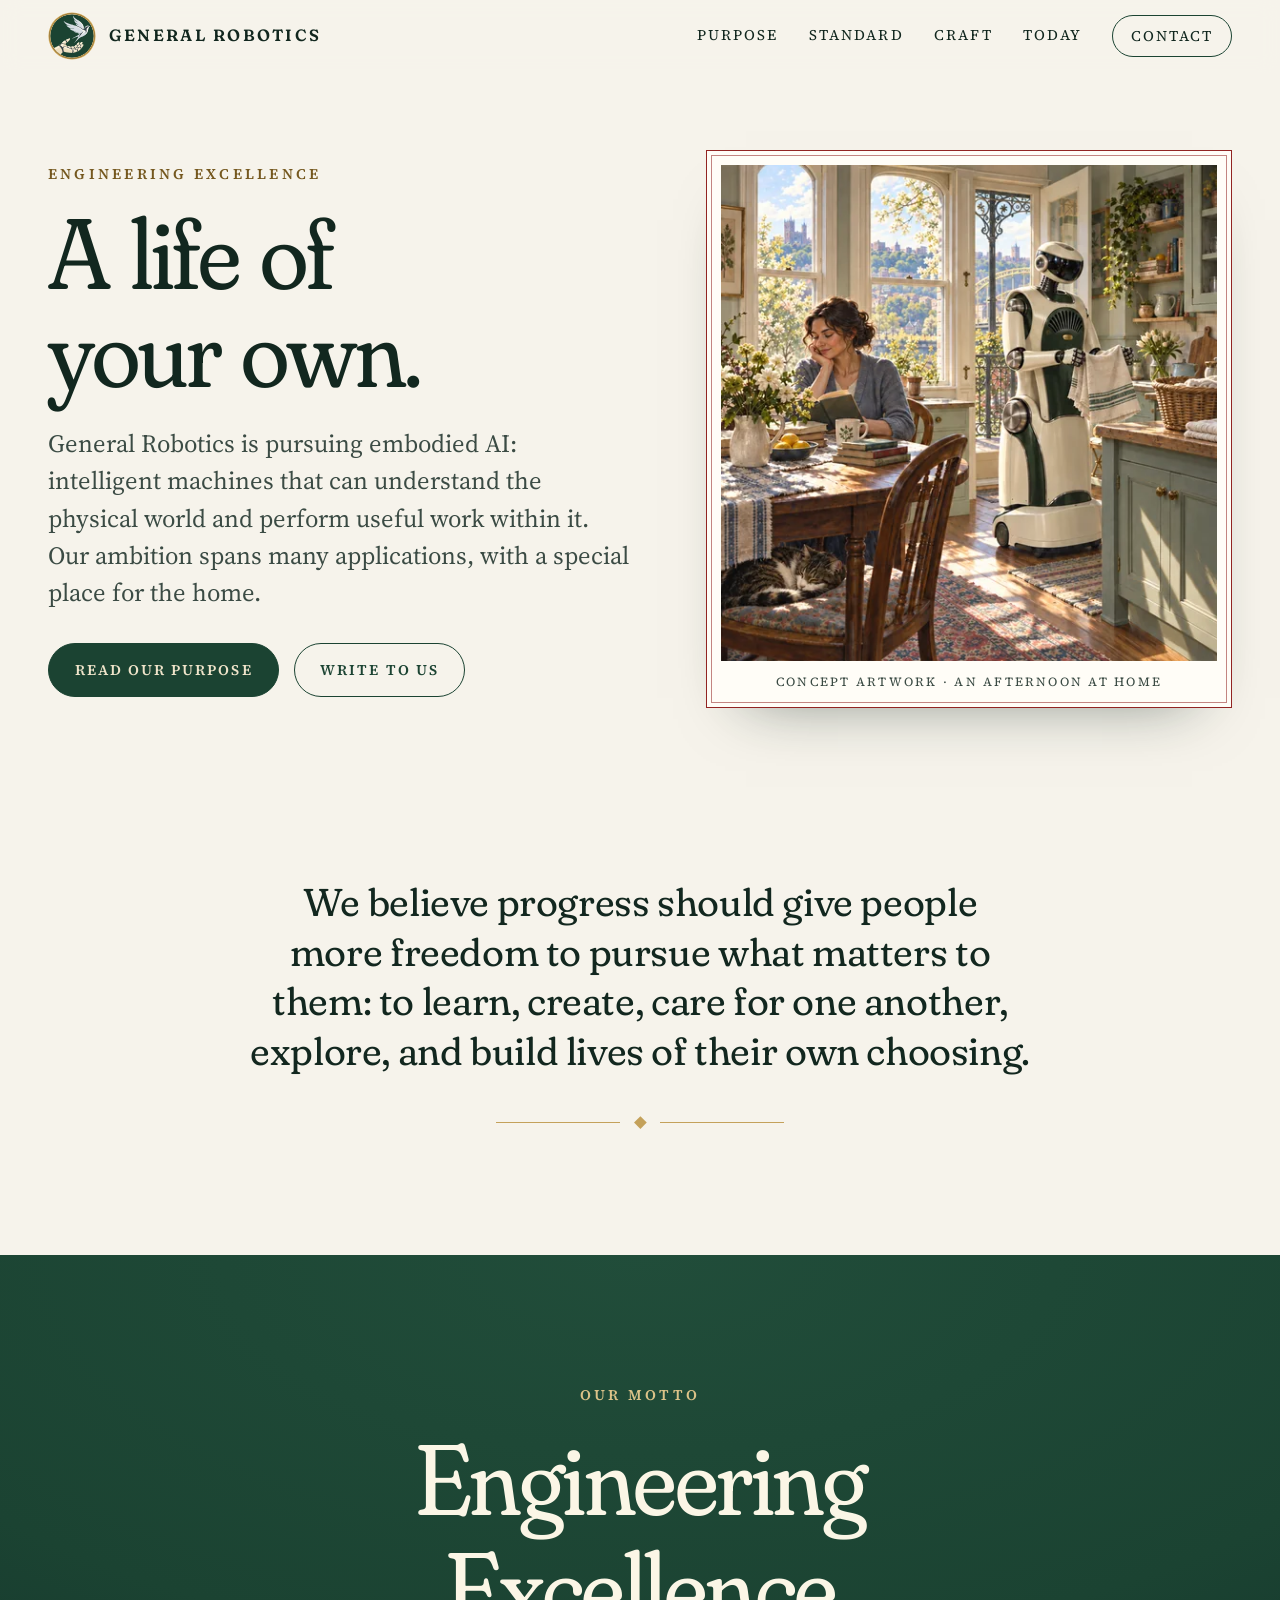
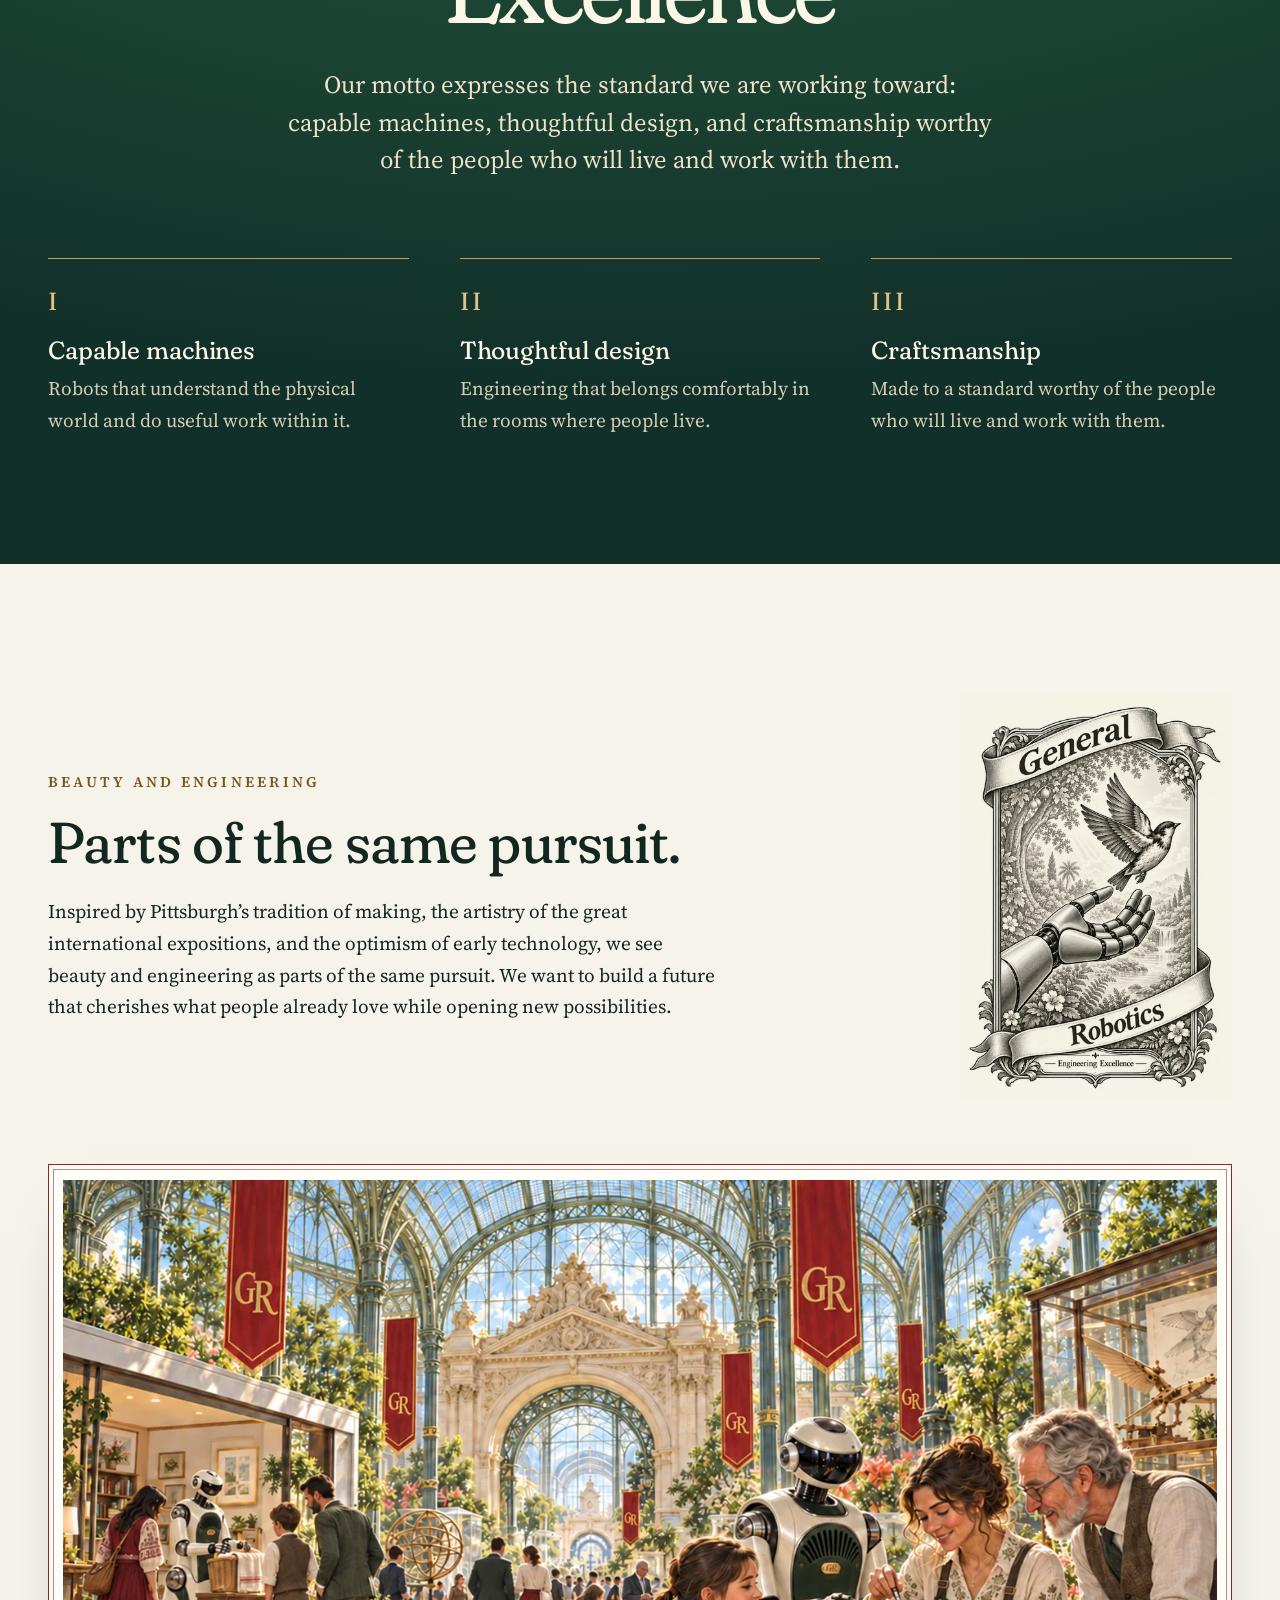
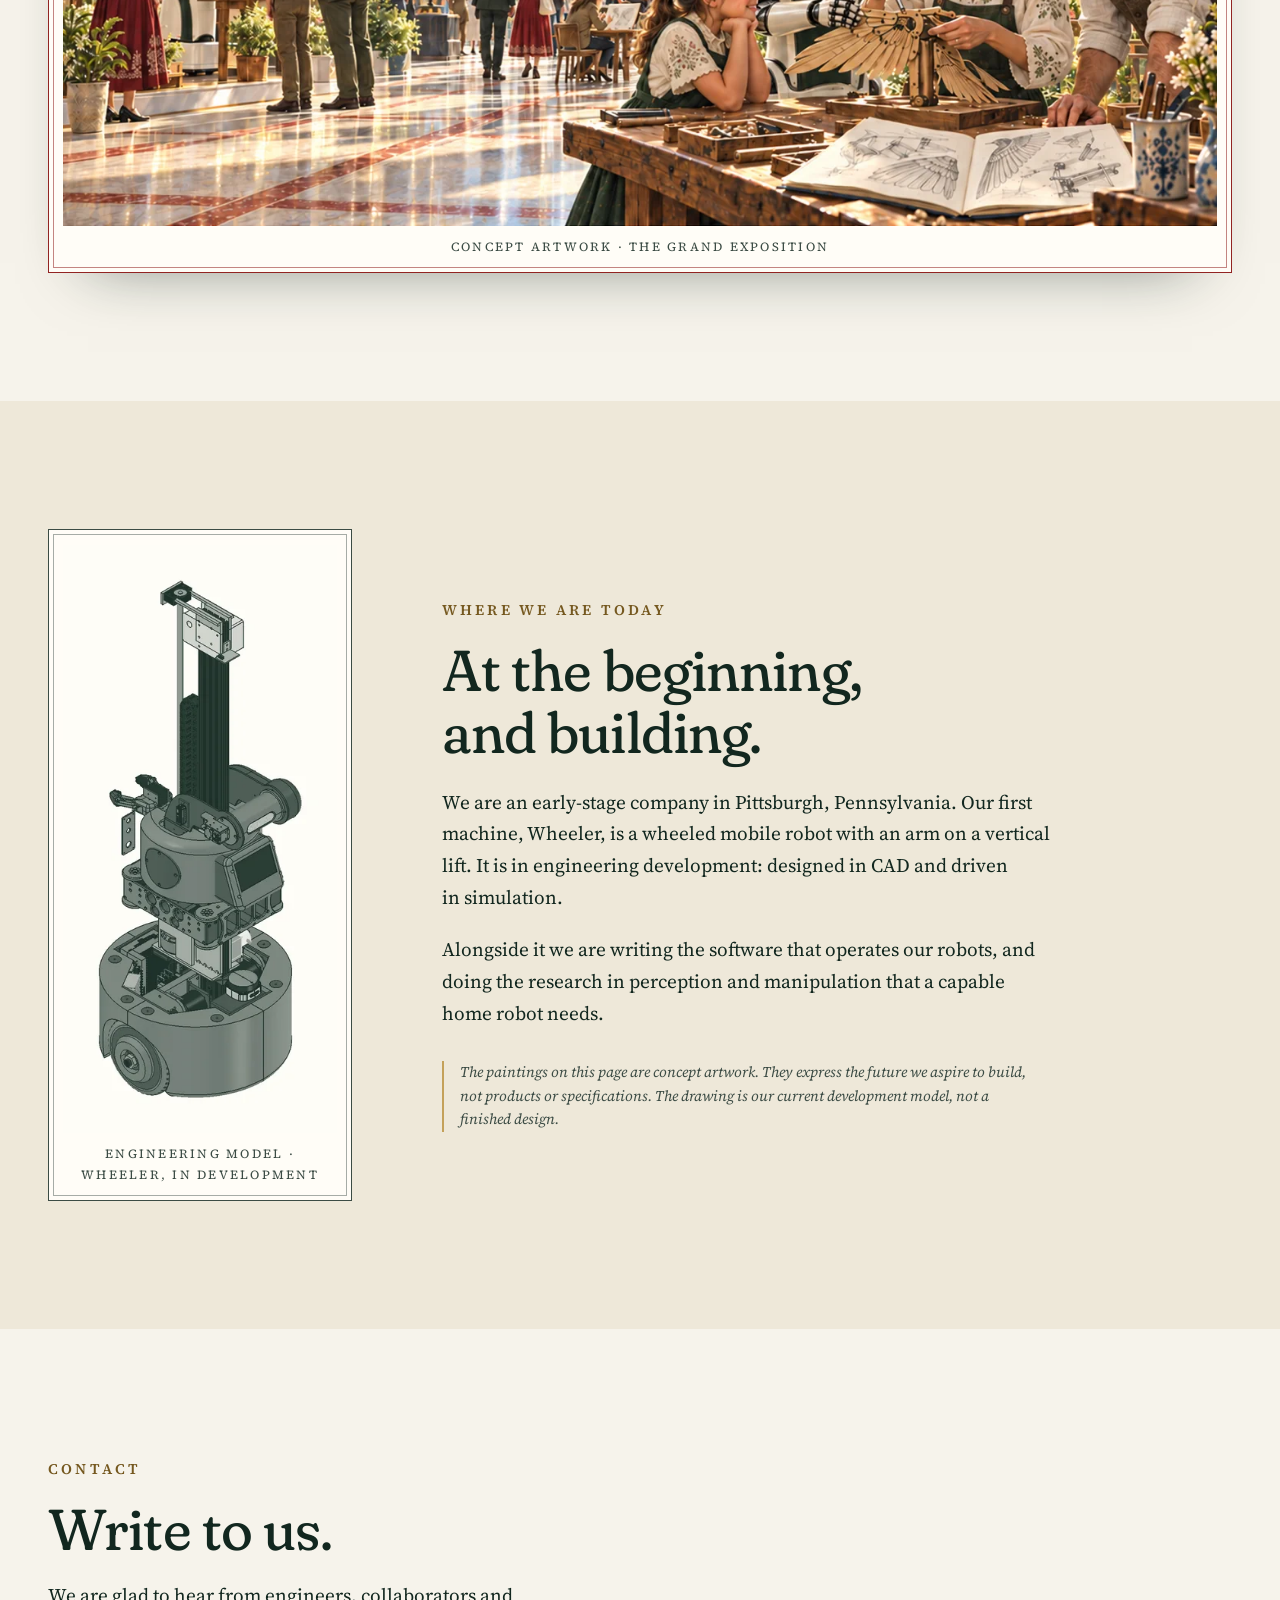
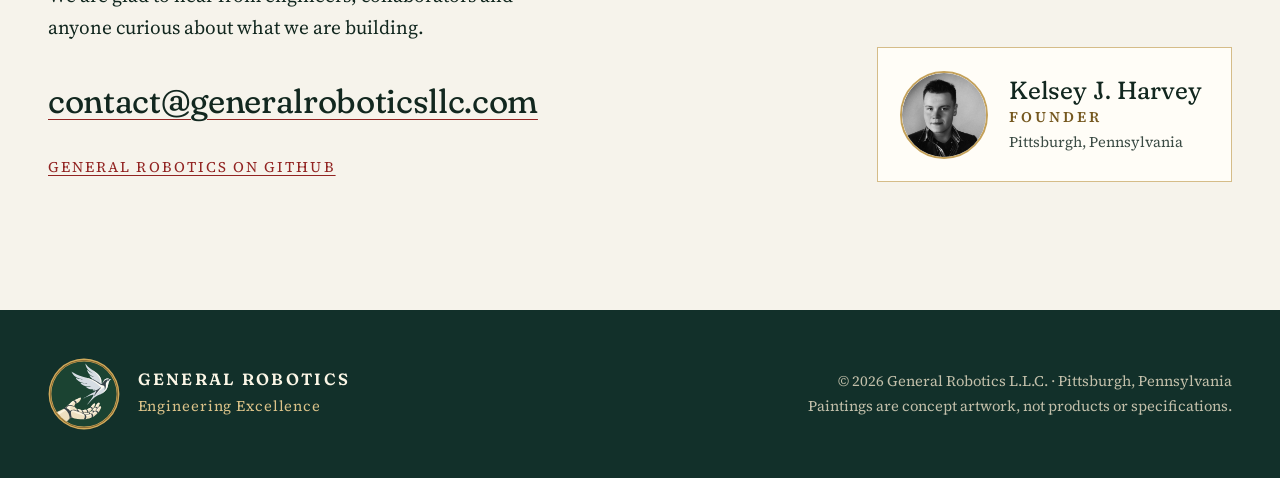
==== index.html @ c00474a9 "Add the General Robotics home page One hand-written page in HTML, CSS and JavaScript: hero, purpose," ====
<!doctype html>
<!--
  General Robotics — home page.

  One page: hero, purpose, standard (the motto), craft, today, contact.
  Styling lives in assets/css/site.css and behaviour in assets/js/site.js.
  See README.md for how the page is organised and how to change it.
-->
<html lang="en">
<head>
  <meta charset="utf-8">
  <meta name="viewport" content="width=device-width, initial-scale=1">

  <title>General Robotics — Engineering Excellence</title>
  <meta name="description" content="General Robotics is pursuing embodied AI: capable machines, built in Pittsburgh, that give people the freedom to pursue a life of their own.">
  <link rel="canonical" href="https://generalroboticsllc.com/">
  <meta name="theme-color" content="#F6F3EB">

  <!-- How the page appears when shared in messages and on social networks. -->
  <meta property="og:type" content="website">
  <meta property="og:site_name" content="General Robotics">
  <meta property="og:title" content="General Robotics — A life of your own.">
  <meta property="og:description" content="Capable machines, thoughtful design and craftsmanship, so that people have more freedom to pursue what matters to them.">
  <meta property="og:url" content="https://generalroboticsllc.com/">
  <meta property="og:image" content="https://generalroboticsllc.com/assets/img/share-card.jpg">
  <meta property="og:image:width" content="1200">
  <meta property="og:image:height" content="630">
  <meta property="og:image:alt" content="General Robotics. A life of your own. Concept illustration of a person reading at home while a robot folds linen.">
  <meta name="twitter:card" content="summary_large_image">

  <link rel="icon" href="favicon.svg" type="image/svg+xml" data-emblem-icon>
  <link rel="icon" href="favicon-32.png" sizes="32x32" type="image/png">
  <link rel="apple-touch-icon" href="apple-touch-icon.png">
  <link rel="manifest" href="site.webmanifest">

  <!-- Load the two fonts used above the fold early, so text does not shift. -->
  <link rel="preload" href="assets/fonts/Fraunces-latin-var.woff2" as="font" type="font/woff2" crossorigin>
  <link rel="preload" href="assets/fonts/SourceSerif4-latin-var.woff2" as="font" type="font/woff2" crossorigin>
  <link rel="stylesheet" href="assets/css/site.css">

  <!-- Marks the page as script-capable before first paint, so scroll reveals never flash. -->
  <script>document.documentElement.classList.add('js');</script>
  <script src="assets/js/site.js" defer></script>

  <!-- Facts about the company for search engines. -->
  <script type="application/ld+json">
  {
    "@context": "https://schema.org",
    "@type": "Organization",
    "name": "General Robotics",
    "legalName": "General Robotics L.L.C.",
    "url": "https://generalroboticsllc.com/",
    "logo": "https://generalroboticsllc.com/assets/img/emblem-512.png",
    "slogan": "Engineering Excellence",
    "description": "General Robotics is pursuing embodied AI: intelligent machines that can understand the physical world and perform useful work within it.",
    "email": "contact@generalroboticsllc.com",
    "founder": { "@type": "Person", "name": "Kelsey J. Harvey", "jobTitle": "Founder" },
    "address": { "@type": "PostalAddress", "addressLocality": "Pittsburgh", "addressRegion": "PA", "addressCountry": "US" },
    "sameAs": ["https://github.com/General-Robotics-LLC"]
  }
  </script>
</head>

<body>
  <a class="skip-link" href="#main">Skip to content</a>

  <!-- ============================== Header ============================== -->
  <header class="site-header" data-header>
    <div class="wrap site-header__inner">
      <a class="brand" href="#top" aria-label="General Robotics, home">
        <img class="brand__emblem" src="assets/img/emblem-b.svg" alt="" width="48" height="48" data-emblem>
        <span class="brand__name">General Robotics</span>
      </a>

      <button class="nav-toggle" type="button" aria-expanded="false" aria-controls="site-nav" data-nav-toggle>
        <span class="nav-toggle__label">Menu</span>
        <span class="nav-toggle__bars" aria-hidden="true"></span>
      </button>

      <nav class="site-nav" id="site-nav" aria-label="Sections" data-nav>
        <a href="#purpose">Purpose</a>
        <a href="#standard">Standard</a>
        <a href="#craft">Craft</a>
        <a href="#today">Today</a>
        <a class="site-nav__cta" href="#contact">Contact</a>
      </nav>
    </div>
  </header>

  <main id="main">

    <!-- =============================== Hero =============================== -->
    <section class="hero" id="top">
      <div class="wrap hero__grid">
        <div class="hero__text">
          <p class="label">Engineering Excellence</p>
          <h1 class="hero__title">A life of your&nbsp;own.</h1>
          <p class="lede">
            General Robotics is pursuing embodied AI: intelligent machines that can understand
            the physical world and perform useful work within it. Our ambition spans many
            applications, with a special place for the home.
          </p>
          <div class="actions">
            <a class="button" href="#purpose">Read our purpose</a>
            <a class="button button--quiet" href="mailto:contact@generalroboticsllc.com">Write to us</a>
          </div>
        </div>

        <figure class="plate hero__art">
          <picture>
            <source type="image/webp"
                    srcset="assets/img/home-520.webp 520w, assets/img/home-800.webp 800w, assets/img/home-1036.webp 1036w"
                    sizes="(min-width: 60rem) 40vw, 92vw">
            <img src="assets/img/home-800.jpg"
                 srcset="assets/img/home-520.jpg 520w, assets/img/home-800.jpg 800w, assets/img/home-1036.jpg 1036w"
                 sizes="(min-width: 60rem) 40vw, 92vw"
                 width="1036" height="1037" fetchpriority="high"
                 alt="Concept illustration: a woman reads at a sunlit kitchen table with a cat asleep beside her, while a cream and forest-green household robot folds linen. A river city with yellow bridges shows through the window.">
          </picture>
          <figcaption>Concept artwork · An afternoon at home</figcaption>
        </figure>
      </div>
    </section>

    <!-- ============================== Purpose ============================== -->
    <section class="section purpose" id="purpose" aria-labelledby="purpose-title">
      <div class="wrap wrap--narrow">
        <p class="label reveal">Our purpose</p>
        <h2 class="statement reveal" id="purpose-title">
          We believe progress should give people more freedom to pursue what matters to
          them: to learn, create, care for one another, explore, and build lives of their
          own choosing.
        </h2>
        <div class="ornament reveal" aria-hidden="true"><span></span></div>
      </div>
    </section>

    <!-- ============================== Standard ============================= -->
    <section class="section band" id="standard" aria-labelledby="standard-title">
      <div class="wrap">
        <div class="band__head">
          <p class="label label--on-dark reveal">Our motto</p>
          <h2 class="band__title reveal" id="standard-title">Engineering Excellence</h2>
          <p class="band__lede reveal">
            Our motto expresses the standard we are working toward: capable machines,
            thoughtful design, and craftsmanship worthy of the people who will live and
            work with them.
          </p>
        </div>

        <ol class="pillars">
          <li class="pillar reveal">
            <span class="pillar__numeral" aria-hidden="true">I</span>
            <h3>Capable machines</h3>
            <p>Robots that understand the physical world and do useful work within it.</p>
          </li>
          <li class="pillar reveal">
            <span class="pillar__numeral" aria-hidden="true">II</span>
            <h3>Thoughtful design</h3>
            <p>Engineering that belongs comfortably in the rooms where people live.</p>
          </li>
          <li class="pillar reveal">
            <span class="pillar__numeral" aria-hidden="true">III</span>
            <h3>Craftsmanship</h3>
            <p>Made to a standard worthy of the people who will live and work with them.</p>
          </li>
        </ol>
      </div>
    </section>

    <!-- =============================== Craft =============================== -->
    <section class="section craft" id="craft" aria-labelledby="craft-title">
      <div class="wrap">
        <div class="craft__intro">
        <div class="craft__text">
          <p class="label reveal">Beauty and engineering</p>
          <h2 class="reveal" id="craft-title">Parts of the same pursuit.</h2>
          <p class="reveal">
            Inspired by Pittsburgh’s tradition of making, the artistry of the great
            international expositions, and the optimism of early technology, we see beauty
            and engineering as parts of the same pursuit. We want to build a future that
            cherishes what people already love while opening new possibilities.
          </p>
        </div>

        <figure class="crest reveal">
          <picture>
            <source type="image/webp"
                    srcset="assets/img/eden-crest-420.webp 420w, assets/img/eden-crest-720.webp 720w"
                    sizes="(min-width: 60rem) 17rem, 60vw">
            <img src="assets/img/eden-crest-420.jpg"
                 srcset="assets/img/eden-crest-420.jpg 420w, assets/img/eden-crest-720.jpg 720w"
                 sizes="(min-width: 60rem) 17rem, 60vw"
                 width="720" height="1080" loading="lazy" decoding="async"
                 alt="Engraved crest: a robot’s open hand releases a bird into a garden, framed by ribbons reading General Robotics and Engineering Excellence.">
          </picture>
        </figure>
        </div>

        <figure class="plate plate--wide reveal">
          <picture>
            <source type="image/webp"
                    srcset="assets/img/exposition-720.webp 720w, assets/img/exposition-1100.webp 1100w, assets/img/exposition-1411.webp 1411w"
                    sizes="(min-width: 76rem) 70rem, 92vw">
            <img src="assets/img/exposition-1100.jpg"
                 srcset="assets/img/exposition-720.jpg 720w, assets/img/exposition-1100.jpg 1100w, assets/img/exposition-1411.jpg 1411w"
                 sizes="(min-width: 76rem) 70rem, 92vw"
                 width="1411" height="791" loading="lazy" decoding="async"
                 alt="Concept illustration: a grand glass-and-iron exposition hall hung with royal-red banners. An inventor, an older craftsman and a child gather around a wooden mechanical wing while a robot assists.">
          </picture>
          <figcaption>Concept artwork · The Grand Exposition</figcaption>
        </figure>
      </div>
    </section>

    <!-- =============================== Today =============================== -->
    <section class="section today" id="today" aria-labelledby="today-title">
      <div class="wrap today__grid">
        <figure class="plate plate--drawing reveal">
          <picture>
            <source type="image/webp"
                    srcset="assets/img/wheeler-cad-360.webp 360w, assets/img/wheeler-cad-671.webp 671w"
                    sizes="(min-width: 60rem) 19rem, 60vw">
            <img src="assets/img/wheeler-cad-360.jpg"
                 srcset="assets/img/wheeler-cad-360.jpg 360w, assets/img/wheeler-cad-671.jpg 671w"
                 sizes="(min-width: 60rem) 19rem, 60vw"
                 width="671" height="1445" loading="lazy" decoding="async"
                 alt="Engineering drawing of a mobile robot: a round wheeled base carrying a tall vertical lift, a head with a screen, and a small arm ending in a claw.">
          </picture>
          <figcaption>Engineering model · Wheeler, in development</figcaption>
        </figure>

        <div class="today__text">
          <p class="label reveal">Where we are today</p>
          <h2 class="reveal" id="today-title">At the beginning, and building.</h2>
          <p class="reveal">
            We are an early-stage company in Pittsburgh, Pennsylvania. Our first machine,
            Wheeler, is a wheeled mobile robot with an arm on a vertical lift. It is in
            engineering development: designed in CAD and driven in simulation.
          </p>
          <p class="reveal">
            Alongside it we are writing the software that operates our robots, and doing the
            research in perception and manipulation that a capable home robot needs.
          </p>
          <p class="note reveal">
            The paintings on this page are concept artwork. They express the future we aspire
            to build, not products or specifications. The drawing is our current development
            model, not a finished design.
          </p>
        </div>
      </div>
    </section>

    <!-- ============================== Contact ============================== -->
    <section class="section contact" id="contact" aria-labelledby="contact-title">
      <div class="wrap contact__grid">
        <div class="contact__text">
          <p class="label reveal">Contact</p>
          <h2 class="reveal" id="contact-title">Write to us.</h2>
          <p class="reveal">
            We are glad to hear from engineers, collaborators and anyone curious about what
            we are building.
          </p>
          <p class="reveal">
            <a class="email" href="mailto:contact@generalroboticsllc.com">contact@generalroboticsllc.com</a>
          </p>
          <p class="reveal">
            <a class="text-link" href="https://github.com/General-Robotics-LLC" rel="noopener">General Robotics on GitHub</a>
          </p>
        </div>

        <aside class="founder reveal" aria-label="Founder">
          <img class="founder__photo" src="assets/img/founder.jpg" alt="Kelsey J. Harvey" width="160" height="160" loading="lazy" decoding="async">
          <div>
            <p class="founder__name">Kelsey J. Harvey</p>
            <p class="founder__role">Founder</p>
            <p class="founder__place">Pittsburgh, Pennsylvania</p>
          </div>
        </aside>
      </div>
    </section>
  </main>

  <!-- ============================== Footer ============================== -->
  <footer class="site-footer">
    <div class="wrap site-footer__inner">
      <a class="brand brand--footer" href="#top" aria-label="General Robotics, back to top">
        <img class="brand__emblem" src="assets/img/emblem-b.svg" alt="" width="72" height="72" loading="lazy" data-emblem>
        <span>
          <span class="brand__name">General Robotics</span>
          <span class="brand__motto">Engineering Excellence</span>
        </span>
      </a>
      <p class="site-footer__legal">
        © <span data-year>2026</span> General Robotics L.L.C. · Pittsburgh, Pennsylvania<br>
        Paintings are concept artwork, not products or specifications.
      </p>
    </div>
  </footer>
</body>
</html>
---- assets/css/site.css ----
/* ==========================================================================
   General Robotics — site styles

   Contents
     1. Design tokens   colours, type, spacing. Change the look here first.
     2. Fonts           self-hosted variable fonts
     3. Base            element defaults
     4. Layout          page width, sections
     5. Components      header, buttons, labels, plates, ornament, founder card
     6. Sections        hero, purpose, standard band, craft, today, contact, footer
     7. Motion          scroll reveals; switched off for reduced-motion users
     8. Print

   Conventions: class names follow block__element--modifier. Sizes are in rem
   so the page respects the reader's browser text size.
   ========================================================================== */

/* 1. Design tokens --------------------------------------------------------- */
:root {
  /* Brand palette (GR-current-direction.md, section 6). */
  --paper: #F6F3EB;        /* ivory page */
  --paper-deep: #EEE8D9;   /* alternate band */
  --plate: #FFFDF7;        /* mat around pictures */
  --ink: #12271F;          /* body text: near-black forest green */
  --ink-soft: #3B4B44;     /* secondary text */
  --green: #1B4332;        /* forest green surfaces */
  --green-deep: #12302A;
  --red: #922422;          /* royal red: rules, links, focus */
  --gold: #C4A15A;         /* decorative only: too light for text on paper */
  --gold-ink: #75581F;     /* gold dark enough for small text on paper */
  --gold-light: #DCC389;   /* gold light enough for small text on green */
  --cream: #EFE4CA;        /* text on green */

  /* Type. */
  --font-display: "Fraunces", "Iowan Old Style", "Palatino Linotype", Palatino, Georgia, serif;
  --font-text: "Source Serif 4", "Iowan Old Style", "Palatino Linotype", Palatino, Georgia, serif;
  --step--1: clamp(0.84rem, 0.81rem + 0.14vw, 0.92rem);
  --step-0: clamp(1.06rem, 1.01rem + 0.25vw, 1.2rem);
  --step-1: clamp(1.25rem, 1.15rem + 0.5vw, 1.55rem);
  --step-2: clamp(1.6rem, 1.3rem + 1.4vw, 2.5rem);
  --step-3: clamp(2.1rem, 1.5rem + 2.9vw, 3.6rem);
  --step-4: clamp(2.9rem, 1.6rem + 6vw, 6.25rem);

  /* Space and measure. */
  --gutter: clamp(1.25rem, 4vw, 3rem);
  --wrap: 74rem;
  --wrap-narrow: 54rem;
  --section: clamp(4.5rem, 10vw, 8.5rem);
  --header-height: 4.5rem;

  --ease: cubic-bezier(0.2, 0.7, 0.2, 1);
  color-scheme: light;
}

/* 2. Fonts ----------------------------------------------------------------- */
/* Variable fonts: one file covers every weight. Licences are in assets/fonts. */
@font-face {
  font-family: "Fraunces";
  src: url("../fonts/Fraunces-latin-var.woff2") format("woff2");
  font-weight: 300 700;
  font-style: normal;
  font-display: swap;
}
@font-face {
  font-family: "Source Serif 4";
  src: url("../fonts/SourceSerif4-latin-var.woff2") format("woff2");
  font-weight: 300 700;
  font-style: normal;
  font-display: swap;
}
@font-face {
  font-family: "Source Serif 4";
  src: url("../fonts/SourceSerif4-Italic-latin-var.woff2") format("woff2");
  font-weight: 300 700;
  font-style: italic;
  font-display: swap;
}

/* 3. Base ------------------------------------------------------------------ */
*, *::before, *::after { box-sizing: border-box; }

html {
  scroll-behavior: smooth;
  scroll-padding-top: calc(var(--header-height) + 1rem);
  -webkit-text-size-adjust: 100%;
}

body {
  margin: 0;
  background: var(--paper);
  color: var(--ink);
  font-family: var(--font-text);
  font-size: var(--step-0);
  line-height: 1.65;
  font-optical-sizing: auto;
  text-rendering: optimizeLegibility;
  -webkit-font-smoothing: antialiased;
}

img, picture, svg { display: block; max-width: 100%; height: auto; }

h1, h2, h3 {
  margin: 0;
  font-family: var(--font-display);
  font-weight: 400;
  /* SOFT rounds Fraunces' terminals, echoing the brand's Nouveau Roman lettering. */
  font-variation-settings: "SOFT" 100;
  line-height: 1.08;
  letter-spacing: -0.015em;
  text-wrap: balance;
}
h2 { font-size: var(--step-3); }
h3 { font-size: var(--step-1); letter-spacing: -0.005em; }

p { margin: 0 0 1.1em; text-wrap: pretty; }
p:last-child { margin-bottom: 0; }

a { color: var(--red); text-underline-offset: 0.18em; text-decoration-thickness: 1px; }
a:hover { text-decoration-thickness: 2px; }

:focus-visible {
  outline: 2px solid var(--red);
  outline-offset: 3px;
  border-radius: 2px;
}

::selection { background: var(--green); color: var(--cream); }

.skip-link {
  position: absolute;
  left: 1rem;
  top: -4rem;
  z-index: 100;
  padding: 0.6rem 1rem;
  background: var(--green);
  color: var(--cream);
  transition: top 0.15s var(--ease);
}
.skip-link:focus { top: 1rem; }

/* 4. Layout ---------------------------------------------------------------- */
.wrap {
  width: min(100% - 2 * var(--gutter), var(--wrap));
  margin-inline: auto;
}
.wrap--narrow { width: min(100% - 2 * var(--gutter), var(--wrap-narrow)); }

.section { padding-block: var(--section); }

/* 5. Components ------------------------------------------------------------ */

/* Header: stays in view; gains a hairline once the page has scrolled. */
.site-header {
  position: sticky;
  top: 0;
  z-index: 50;
  background: color-mix(in srgb, var(--paper) 92%, transparent);
  -webkit-backdrop-filter: blur(10px);
  backdrop-filter: blur(10px);
  border-bottom: 1px solid transparent;
  transition: border-color 0.25s var(--ease), box-shadow 0.25s var(--ease);
}
.site-header.is-scrolled {
  border-bottom-color: color-mix(in srgb, var(--gold) 55%, transparent);
  box-shadow: 0 6px 24px -18px rgb(18 39 31 / 0.5);
}
.site-header__inner {
  display: flex;
  align-items: center;
  justify-content: space-between;
  gap: 1.5rem;
  min-height: var(--header-height);
}

.brand {
  display: inline-flex;
  align-items: center;
  gap: 0.8rem;
  color: var(--ink);
  text-decoration: none;
}
.brand__emblem { width: 3rem; height: 3rem; flex: none; }
.brand__name {
  display: block;
  font-family: var(--font-display);
  font-variation-settings: "SOFT" 100;
  font-weight: 600;
  font-size: 1.02rem;
  letter-spacing: 0.14em;
  text-transform: uppercase;
  line-height: 1.2;
  white-space: nowrap;
}

.site-nav { display: flex; align-items: center; gap: clamp(1rem, 2.4vw, 2.2rem); }
.site-nav a {
  color: var(--ink);
  font-size: var(--step--1);
  letter-spacing: 0.14em;
  text-transform: uppercase;
  text-decoration: none;
  padding-block: 0.4rem;
  border-bottom: 1px solid transparent;
  transition: border-color 0.2s var(--ease), color 0.2s var(--ease);
}
.site-nav a:hover { border-bottom-color: var(--red); color: var(--red); }
.site-nav .site-nav__cta {
  padding: 0.5rem 1.1rem;
  border: 1px solid var(--green);
  border-radius: 999px;
}
.site-nav .site-nav__cta:hover { background: var(--green); color: var(--cream); border-color: var(--green); }

.nav-toggle {
  display: none;
  align-items: center;
  gap: 0.6rem;
  padding: 0.5rem 0.2rem;
  border: 0;
  background: none;
  color: var(--ink);
  font: inherit;
  font-size: var(--step--1);
  letter-spacing: 0.14em;
  text-transform: uppercase;
  cursor: pointer;
}
.nav-toggle__bars,
.nav-toggle__bars::before,
.nav-toggle__bars::after {
  display: block;
  width: 1.4rem;
  height: 1.5px;
  background: currentColor;
  transition: transform 0.25s var(--ease), opacity 0.2s var(--ease);
}
.nav-toggle__bars { position: relative; }
.nav-toggle__bars::before, .nav-toggle__bars::after { content: ""; position: absolute; left: 0; }
.nav-toggle__bars::before { top: -0.4rem; }
.nav-toggle__bars::after { top: 0.4rem; }
.nav-toggle[aria-expanded="true"] .nav-toggle__bars { background: transparent; }
.nav-toggle[aria-expanded="true"] .nav-toggle__bars::before { transform: translateY(0.4rem) rotate(45deg); }
.nav-toggle[aria-expanded="true"] .nav-toggle__bars::after { transform: translateY(-0.4rem) rotate(-45deg); }

/* Small spaced capitals used above headings. */
.label {
  margin: 0 0 1.1rem;
  color: var(--gold-ink);
  font-size: var(--step--1);
  font-weight: 600;
  letter-spacing: 0.22em;
  text-transform: uppercase;
}
.label--on-dark { color: var(--gold-light); }

.lede { font-size: var(--step-1); line-height: 1.5; color: var(--ink-soft); max-width: 34em; }

.actions { display: flex; flex-wrap: wrap; gap: 0.9rem; margin-top: 2rem; }

.button {
  display: inline-block;
  padding: 0.85rem 1.6rem;
  border: 1px solid var(--green);
  border-radius: 999px;
  background: var(--green);
  color: var(--cream);
  font-size: var(--step--1);
  font-weight: 600;
  letter-spacing: 0.14em;
  text-transform: uppercase;
  text-decoration: none;
  transition: background 0.2s var(--ease), color 0.2s var(--ease), transform 0.2s var(--ease);
}
.button:hover { background: var(--green-deep); transform: translateY(-1px); }
.button--quiet { background: transparent; color: var(--green); }
.button--quiet:hover { background: var(--green); color: var(--cream); }

.text-link { font-size: var(--step--1); letter-spacing: 0.14em; text-transform: uppercase; }

/* Plate: a picture set in a paper mat with a double red rule, after the
   borders of the General Robotics advertisements. */
.plate {
  position: relative;
  margin: 0;
  padding: clamp(0.6rem, 1.2vw, 0.9rem);
  background: var(--plate);
  border: 1px solid var(--red);
  box-shadow: 0 30px 60px -40px rgb(18 39 31 / 0.55);
}
.plate::before {
  content: "";
  position: absolute;
  inset: 4px;
  border: 1px solid color-mix(in srgb, var(--red) 55%, transparent);
  pointer-events: none;
}
.plate img { width: 100%; }
.plate figcaption {
  padding-top: 0.7rem;
  color: var(--ink-soft);
  font-size: 0.78rem;
  letter-spacing: 0.18em;
  text-transform: uppercase;
  text-align: center;
}

/* Ornament: a gold rule with a lozenge at its centre. */
.ornament {
  display: flex;
  align-items: center;
  gap: 1rem;
  width: min(18rem, 60%);
  margin: 2.6rem auto 0;
}
.ornament::before, .ornament::after { content: ""; flex: 1; height: 1px; background: var(--gold); }
.ornament span { width: 0.55rem; height: 0.55rem; background: var(--gold); transform: rotate(45deg); }

.note {
  padding-left: 1rem;
  border-left: 2px solid var(--gold);
  color: var(--ink-soft);
  font-size: var(--step--1);
  font-style: italic;
  line-height: 1.6;
}

/* 6. Sections -------------------------------------------------------------- */

/* Hero */
.hero { padding-block: clamp(2.5rem, 6vw, 5.5rem) var(--section); }
.hero__grid {
  display: grid;
  grid-template-columns: minmax(0, 1.05fr) minmax(0, 0.95fr);
  align-items: center;
  gap: clamp(2rem, 6vw, 5.5rem);
}
.hero__title {
  margin-bottom: 1.6rem;
  font-size: var(--step-4);
  font-weight: 380;
  font-variation-settings: "SOFT" 100, "opsz" 144;
  line-height: 0.98;
  letter-spacing: -0.02em;
  word-spacing: 0.06em;
}

/* Purpose */
.purpose { text-align: center; padding-top: 0; }
.statement {
  font-size: var(--step-2);
  font-weight: 380;
  line-height: 1.28;
  letter-spacing: -0.01em;
}

/* Standard: the forest-green motto band */
.band {
  background:
    radial-gradient(120% 80% at 50% 0%, color-mix(in srgb, var(--green) 82%, #3c7a5e) 0%, var(--green) 55%, var(--green-deep) 100%);
  color: var(--cream);
}
.band__head { max-width: 44rem; margin-inline: auto; text-align: center; }
.band__title { font-size: var(--step-4); font-weight: 380; letter-spacing: -0.025em; color: #FBF6E6; }
.band__lede { margin-top: 1.6rem; font-size: var(--step-1); line-height: 1.5; color: var(--cream); }

.pillars {
  display: grid;
  grid-template-columns: repeat(3, minmax(0, 1fr));
  gap: clamp(1.5rem, 4vw, 3.5rem);
  margin: clamp(3rem, 7vw, 5rem) 0 0;
  padding: 0;
  list-style: none;
}
.pillar { padding-top: 1.4rem; border-top: 1px solid var(--gold); }
.pillar__numeral {
  display: block;
  margin-bottom: 0.9rem;
  color: var(--gold-light);
  font-family: var(--font-display);
  font-size: var(--step-1);
  letter-spacing: 0.12em;
}
.pillar h3 { margin-bottom: 0.6rem; color: #FBF6E6; }
.pillar p { color: color-mix(in srgb, var(--cream) 88%, transparent); }

/* Craft */
.craft__intro {
  display: grid;
  grid-template-columns: minmax(0, 1fr) minmax(0, 17rem);
  align-items: center;
  gap: clamp(2rem, 7vw, 6rem);
  margin-bottom: clamp(2.5rem, 5vw, 4rem);
}
.craft__text { max-width: 42rem; }
.craft__text h2 { margin-bottom: 1.4rem; }
/* The engraving's own paper is close to the page colour; multiply lets it sit
   on the page without a visible rectangle. */
.crest { margin: 0; }
.crest img { width: 100%; mix-blend-mode: multiply; }

/* Today */
.today { background: var(--paper-deep); }
.today__grid {
  display: grid;
  grid-template-columns: minmax(0, 19rem) minmax(0, 1fr);
  align-items: center;
  gap: clamp(2.5rem, 7vw, 6rem);
}
.plate--drawing { border-color: var(--ink-soft); box-shadow: none; }
.plate--drawing::before { border-color: color-mix(in srgb, var(--ink-soft) 45%, transparent); }
.today__text { max-width: 38rem; }
.today__text h2 { margin-bottom: 1.4rem; }
.today__text .note { margin-top: 2rem; }

/* Contact */
.contact__grid {
  display: grid;
  grid-template-columns: minmax(0, 1fr) auto;
  align-items: end;
  gap: clamp(2.5rem, 6vw, 5rem);
}
.contact__text h2 { margin-bottom: 1.2rem; }
.contact__text p { max-width: 32rem; }
.contact__text p:has(.email) { max-width: none; }
.email {
  display: inline-block;
  margin-top: 0.6rem;
  color: var(--ink);
  font-family: var(--font-display);
  font-variation-settings: "SOFT" 100;
  /* Sized so the whole address fits on one line from phone width upward. */
  font-size: clamp(1.1rem, 0.5rem + 2.7vw, 2.1rem);
  letter-spacing: -0.01em;
  text-decoration-color: var(--red);
  overflow-wrap: anywhere;
}
.email:hover { color: var(--red); }

.founder {
  display: flex;
  align-items: center;
  gap: 1.3rem;
  padding: 1.4rem 1.8rem 1.4rem 1.4rem;
  background: var(--plate);
  border: 1px solid color-mix(in srgb, var(--gold) 70%, transparent);
}
.founder__photo {
  width: 5.5rem;
  height: 5.5rem;
  flex: none;
  border-radius: 50%;
  object-fit: cover;
  border: 2px solid var(--gold);
}
.founder p { margin: 0; }
.founder__name { font-family: var(--font-display); font-variation-settings: "SOFT" 100; font-size: var(--step-1); line-height: 1.2; }
.founder__role { margin-top: 0.2rem; color: var(--gold-ink); font-size: var(--step--1); font-weight: 600; letter-spacing: 0.2em; text-transform: uppercase; }
.founder__place { margin-top: 0.35rem; color: var(--ink-soft); font-size: var(--step--1); }

/* Footer */
.site-footer { background: var(--green-deep); color: var(--cream); padding-block: 3rem; }
.site-footer__inner {
  display: flex;
  flex-wrap: wrap;
  align-items: center;
  justify-content: space-between;
  gap: 2rem;
}
.brand--footer { color: #FBF6E6; gap: 1.1rem; }
.brand--footer .brand__emblem { width: 4.5rem; height: 4.5rem; }
.brand__motto { display: block; margin-top: 0.3rem; color: var(--gold-light); font-size: var(--step--1); letter-spacing: 0.06em; }
.site-footer__legal { margin: 0; color: color-mix(in srgb, var(--cream) 80%, transparent); font-size: var(--step--1); line-height: 1.7; text-align: right; }

/* Narrow screens ----------------------------------------------------------- */
@media (max-width: 60rem) {
  .hero__grid, .today__grid, .contact__grid, .craft__intro { grid-template-columns: minmax(0, 1fr); }
  .hero__art { max-width: 34rem; }
  .crest { max-width: 15rem; margin-inline: auto; }
  .plate--drawing { max-width: 16rem; margin-inline: auto; }
  .contact__grid { align-items: start; }
  .pillars { grid-template-columns: minmax(0, 1fr); gap: 2rem; }
  .site-footer__legal { text-align: left; }
}

@media (max-width: 46rem) {
  .nav-toggle { display: inline-flex; }
  /* Without JavaScript the menu simply stays open beneath the header. */
  .site-header__inner { flex-wrap: wrap; gap: 0 0.75rem; }
  .site-nav {
    flex-basis: 100%;
    flex-direction: column;
    align-items: flex-start;
    gap: 0.2rem;
    padding-bottom: 1.2rem;
  }
  .site-nav a { padding-block: 0.7rem; }
  .site-nav .site-nav__cta { margin-top: 0.6rem; }
  .js .nav-toggle[aria-expanded="false"] + .site-nav { display: none; }
  .brand__emblem { width: 2.6rem; height: 2.6rem; }
  .brand { gap: 0.6rem; }
  .brand__name { font-size: 0.86rem; letter-spacing: 0.1em; }
  .nav-toggle__label { font-size: 0.72rem; }
  .founder { width: 100%; }
}

/* 7. Motion ---------------------------------------------------------------- */
/* Elements with .reveal rise into place as they scroll into view. They are
   only hidden when JavaScript is running (.js) and motion is welcome. */
@media (prefers-reduced-motion: no-preference) {
  .js .reveal {
    opacity: 0;
    transform: translateY(1.1rem);
    transition: opacity 0.7s var(--ease), transform 0.7s var(--ease);
  }
  .js .reveal.is-visible { opacity: 1; transform: none; }
  .pillar:nth-child(2) { transition-delay: 0.08s; }
  .pillar:nth-child(3) { transition-delay: 0.16s; }
}
@media (prefers-reduced-motion: reduce) {
  html { scroll-behavior: auto; }
  * { transition-duration: 0.01ms !important; animation-duration: 0.01ms !important; }
}

/* 8. Print ----------------------------------------------------------------- */
@media print {
  .site-header, .nav-toggle, .actions, .skip-link { display: none; }
  .band, .site-footer { background: none; color: var(--ink); }
  .band__title, .pillar h3, .brand--footer { color: var(--ink); }
  .js .reveal { opacity: 1; transform: none; }
  .section { padding-block: 2rem; }
}
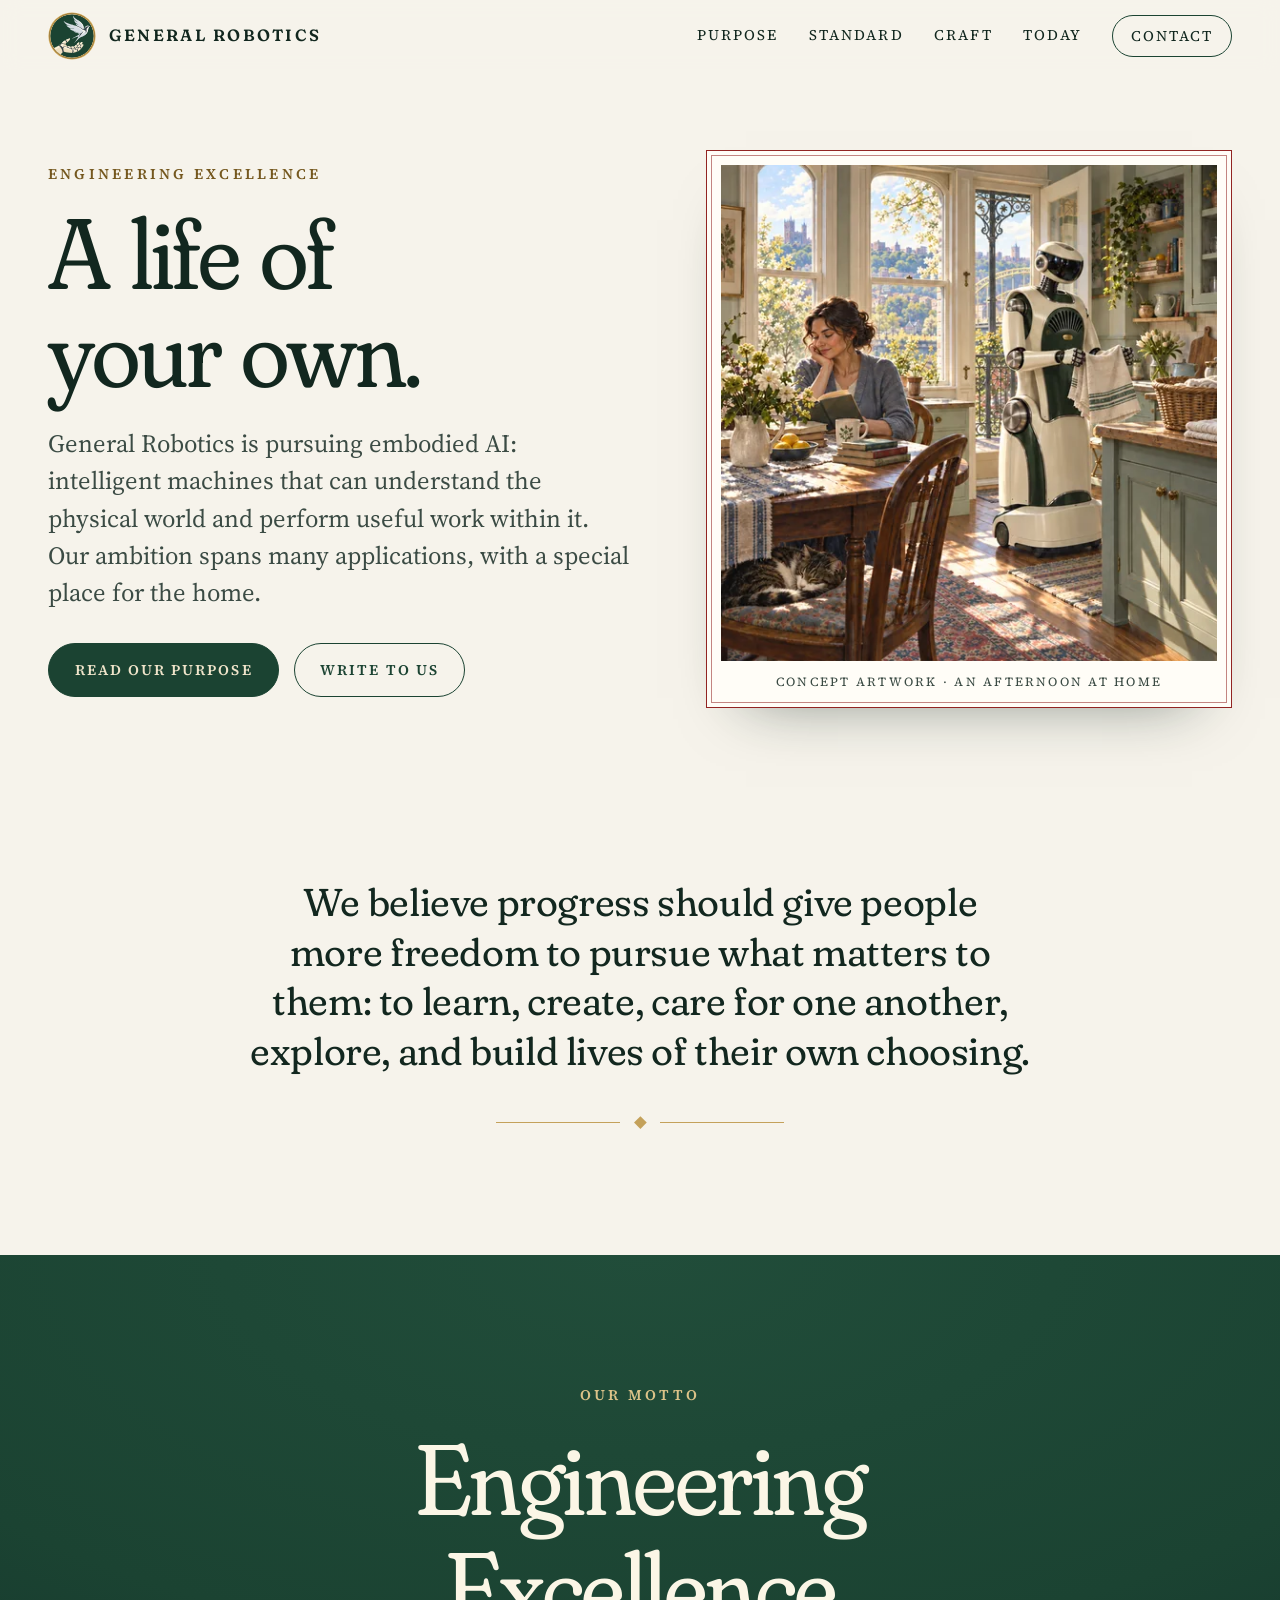
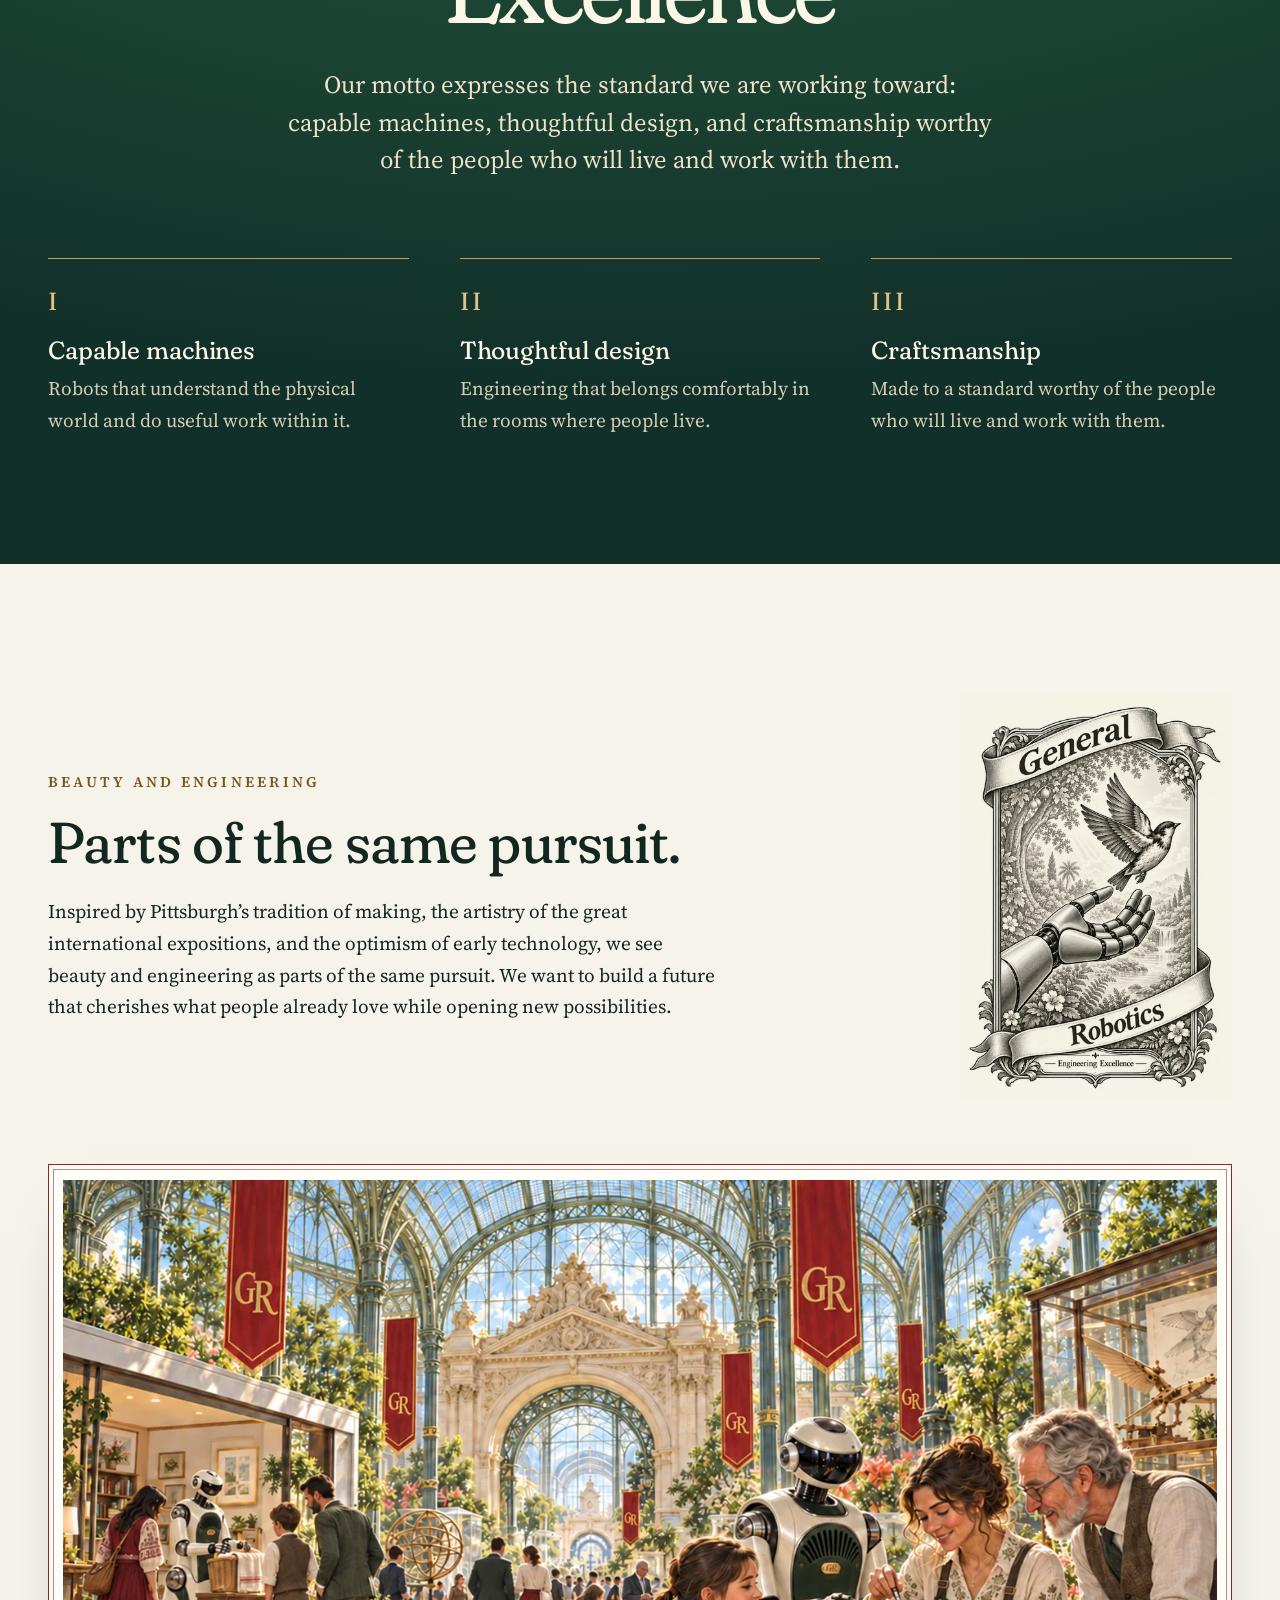
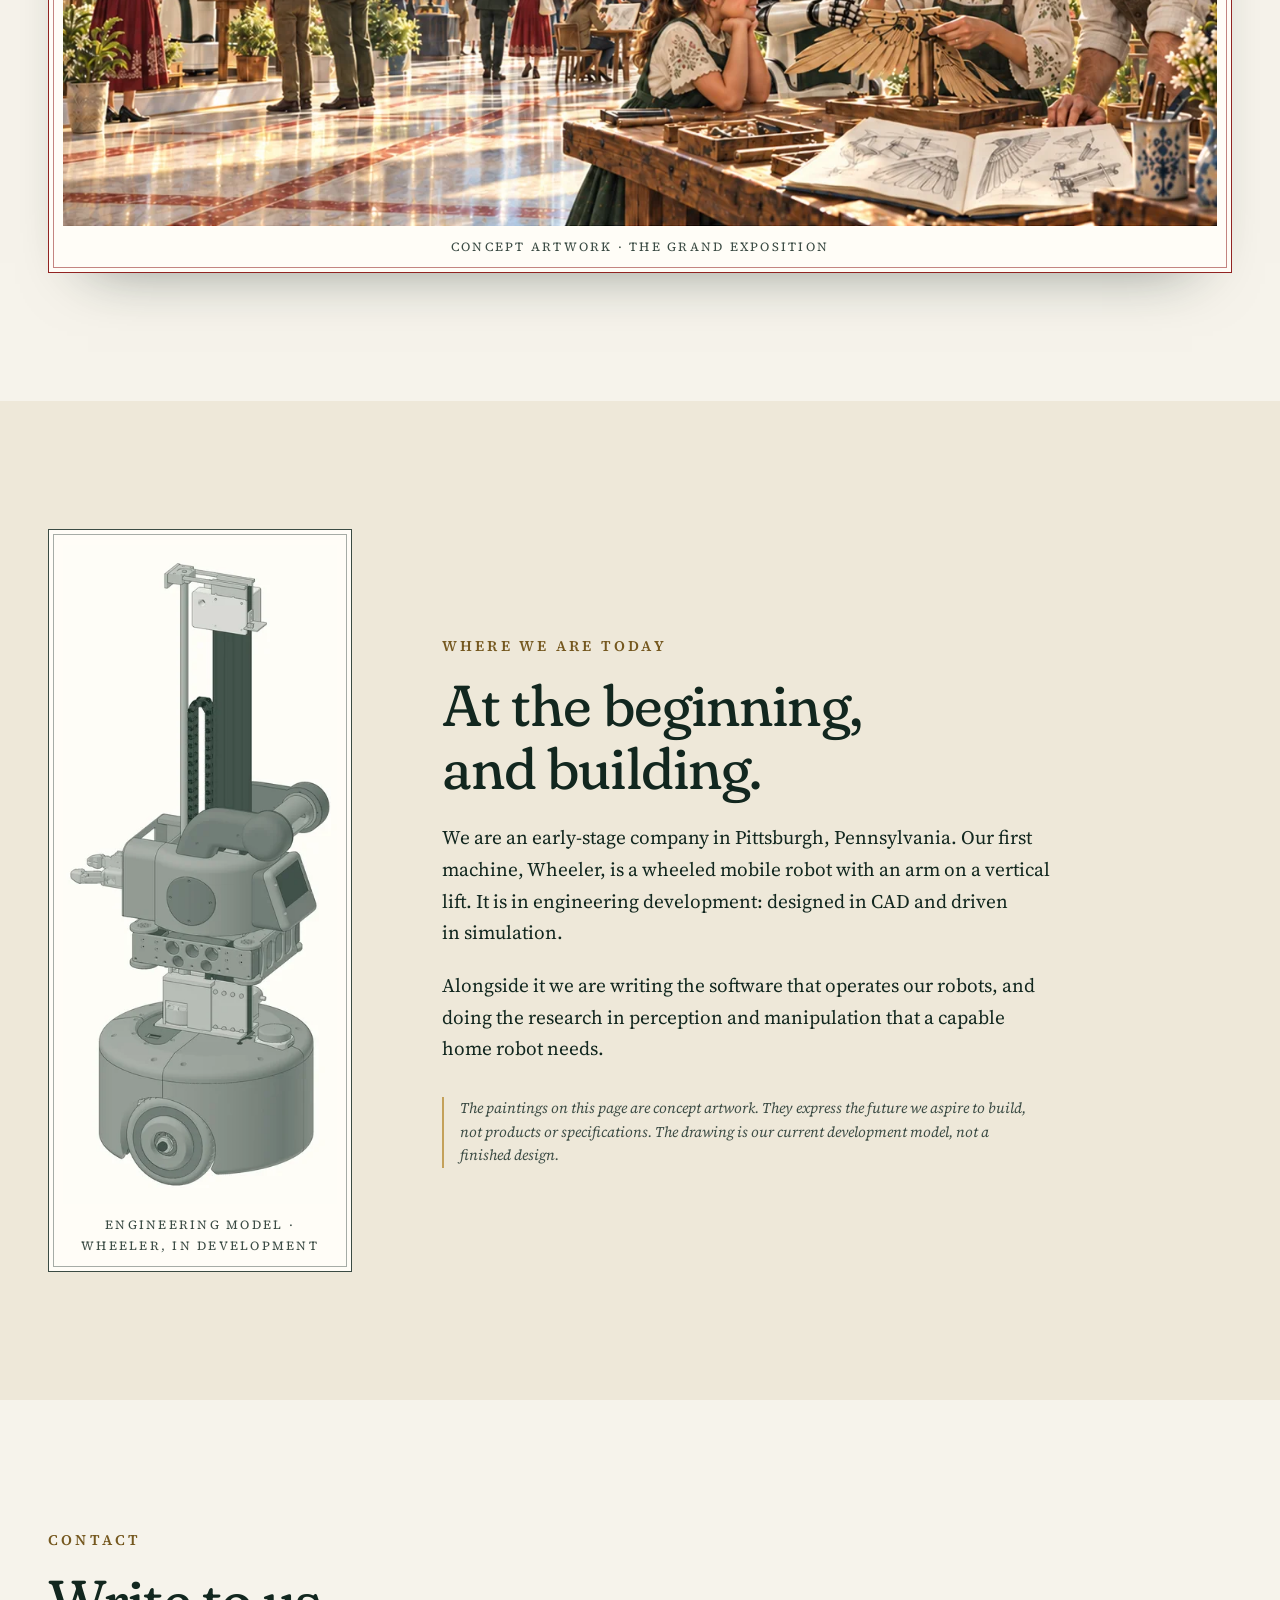
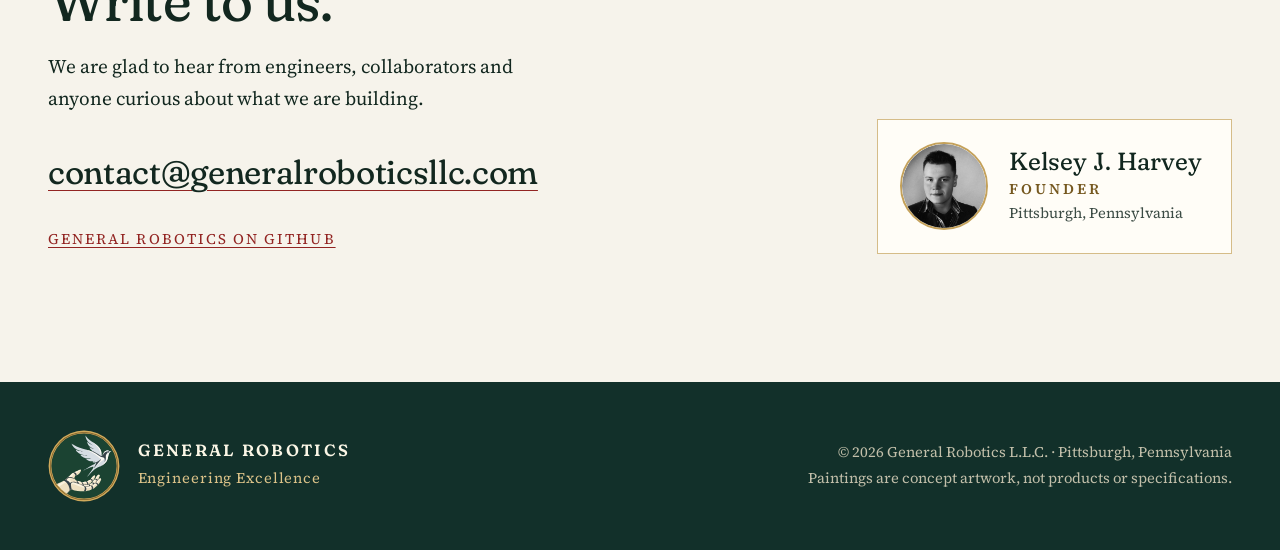
==== commit 34368881: "Show the whole Wheeler robot in the engineering drawing The earlier drawing came from a CAD view sav" ====
--- a/index.html
+++ b/index.html
@@ -219,13 +219,13 @@
         <figure class="plate plate--drawing reveal">
           <picture>
             <source type="image/webp"
-                    srcset="assets/img/wheeler-cad-360.webp 360w, assets/img/wheeler-cad-671.webp 671w"
+                    srcset="assets/img/wheeler-cad-360.webp 360w, assets/img/wheeler-cad-720.webp 720w"
                     sizes="(min-width: 60rem) 19rem, 60vw">
             <img src="assets/img/wheeler-cad-360.jpg"
-                 srcset="assets/img/wheeler-cad-360.jpg 360w, assets/img/wheeler-cad-671.jpg 671w"
+                 srcset="assets/img/wheeler-cad-360.jpg 360w, assets/img/wheeler-cad-720.jpg 720w"
                  sizes="(min-width: 60rem) 19rem, 60vw"
-                 width="671" height="1445" loading="lazy" decoding="async"
-                 alt="Engineering drawing of a mobile robot: a round wheeled base carrying a tall vertical lift, a head with a screen, and a small arm ending in a claw.">
+                 width="720" height="1738" loading="lazy" decoding="async"
+                 alt="Engineering drawing of the whole Wheeler robot: a round covered base on two drive wheels, a tall vertical lift, a head with a screen, and an arm ending in a claw.">
           </picture>
           <figcaption>Engineering model · Wheeler, in development</figcaption>
         </figure>
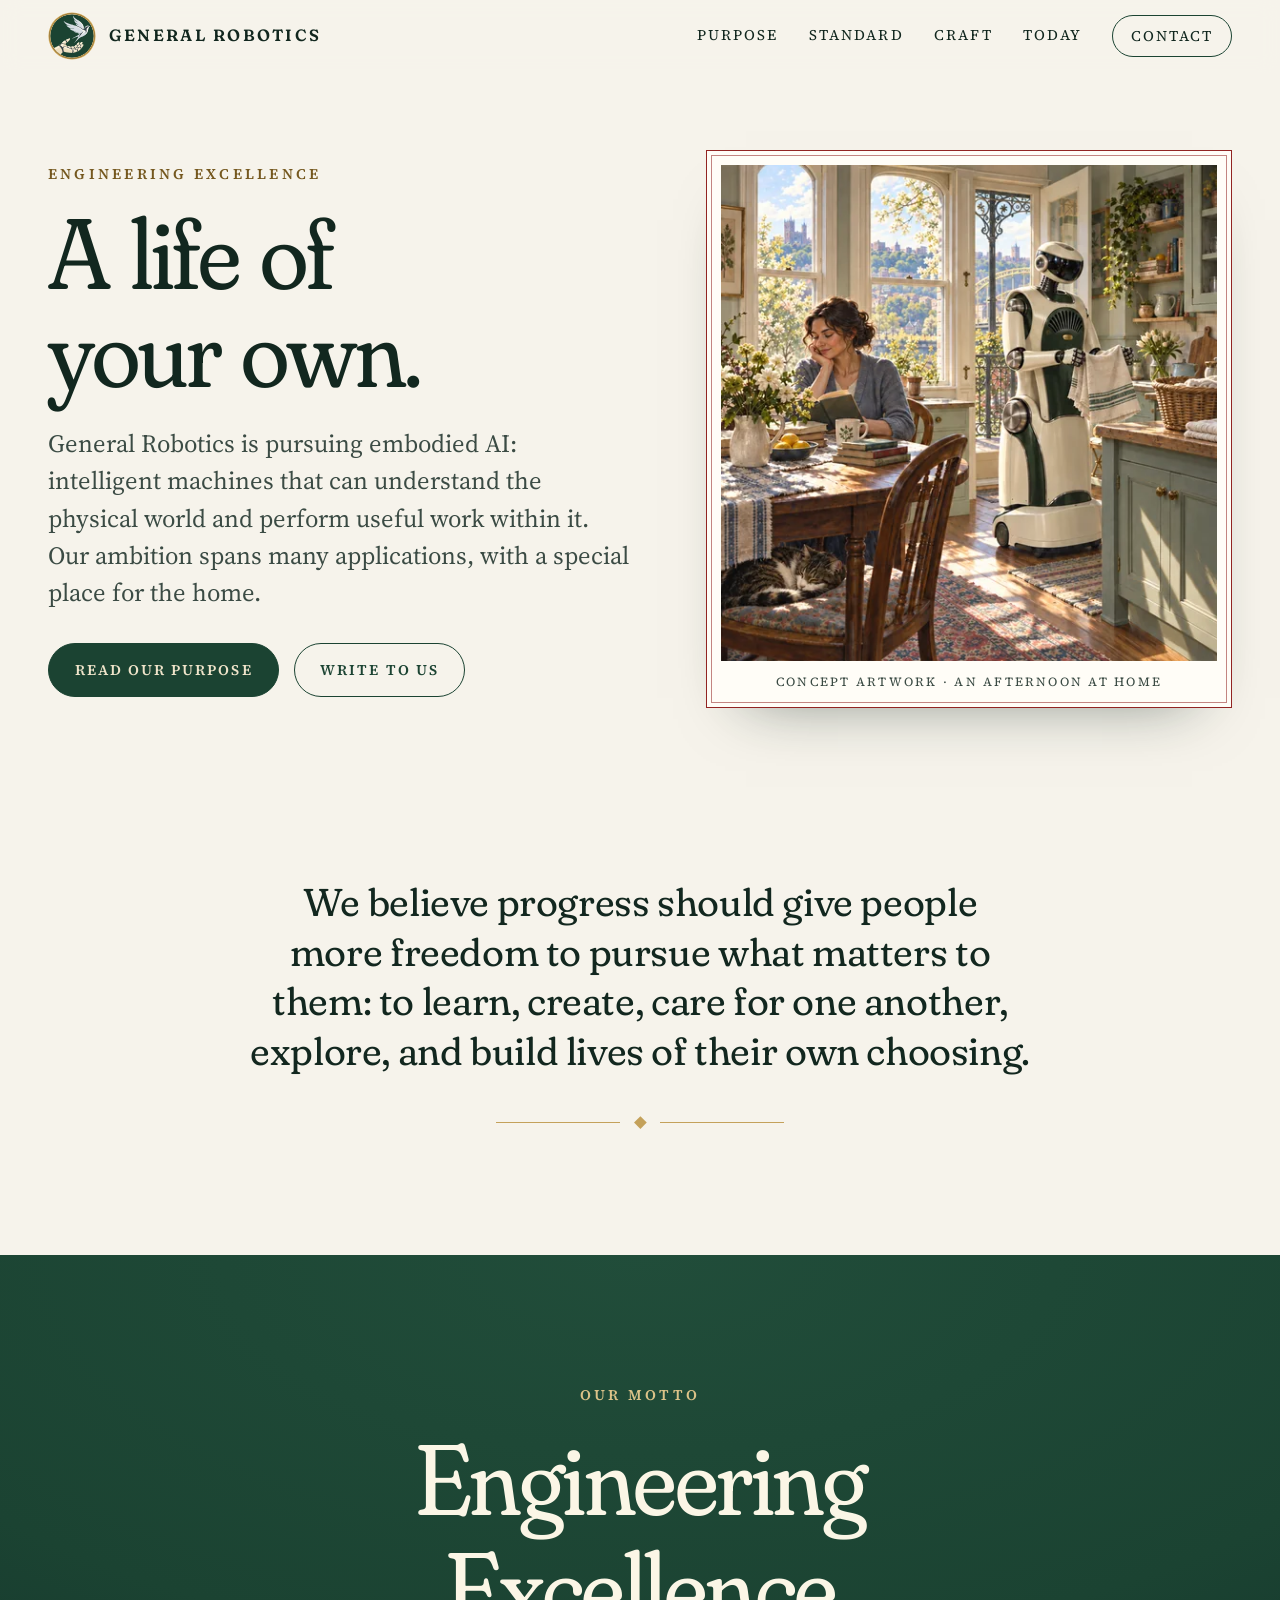
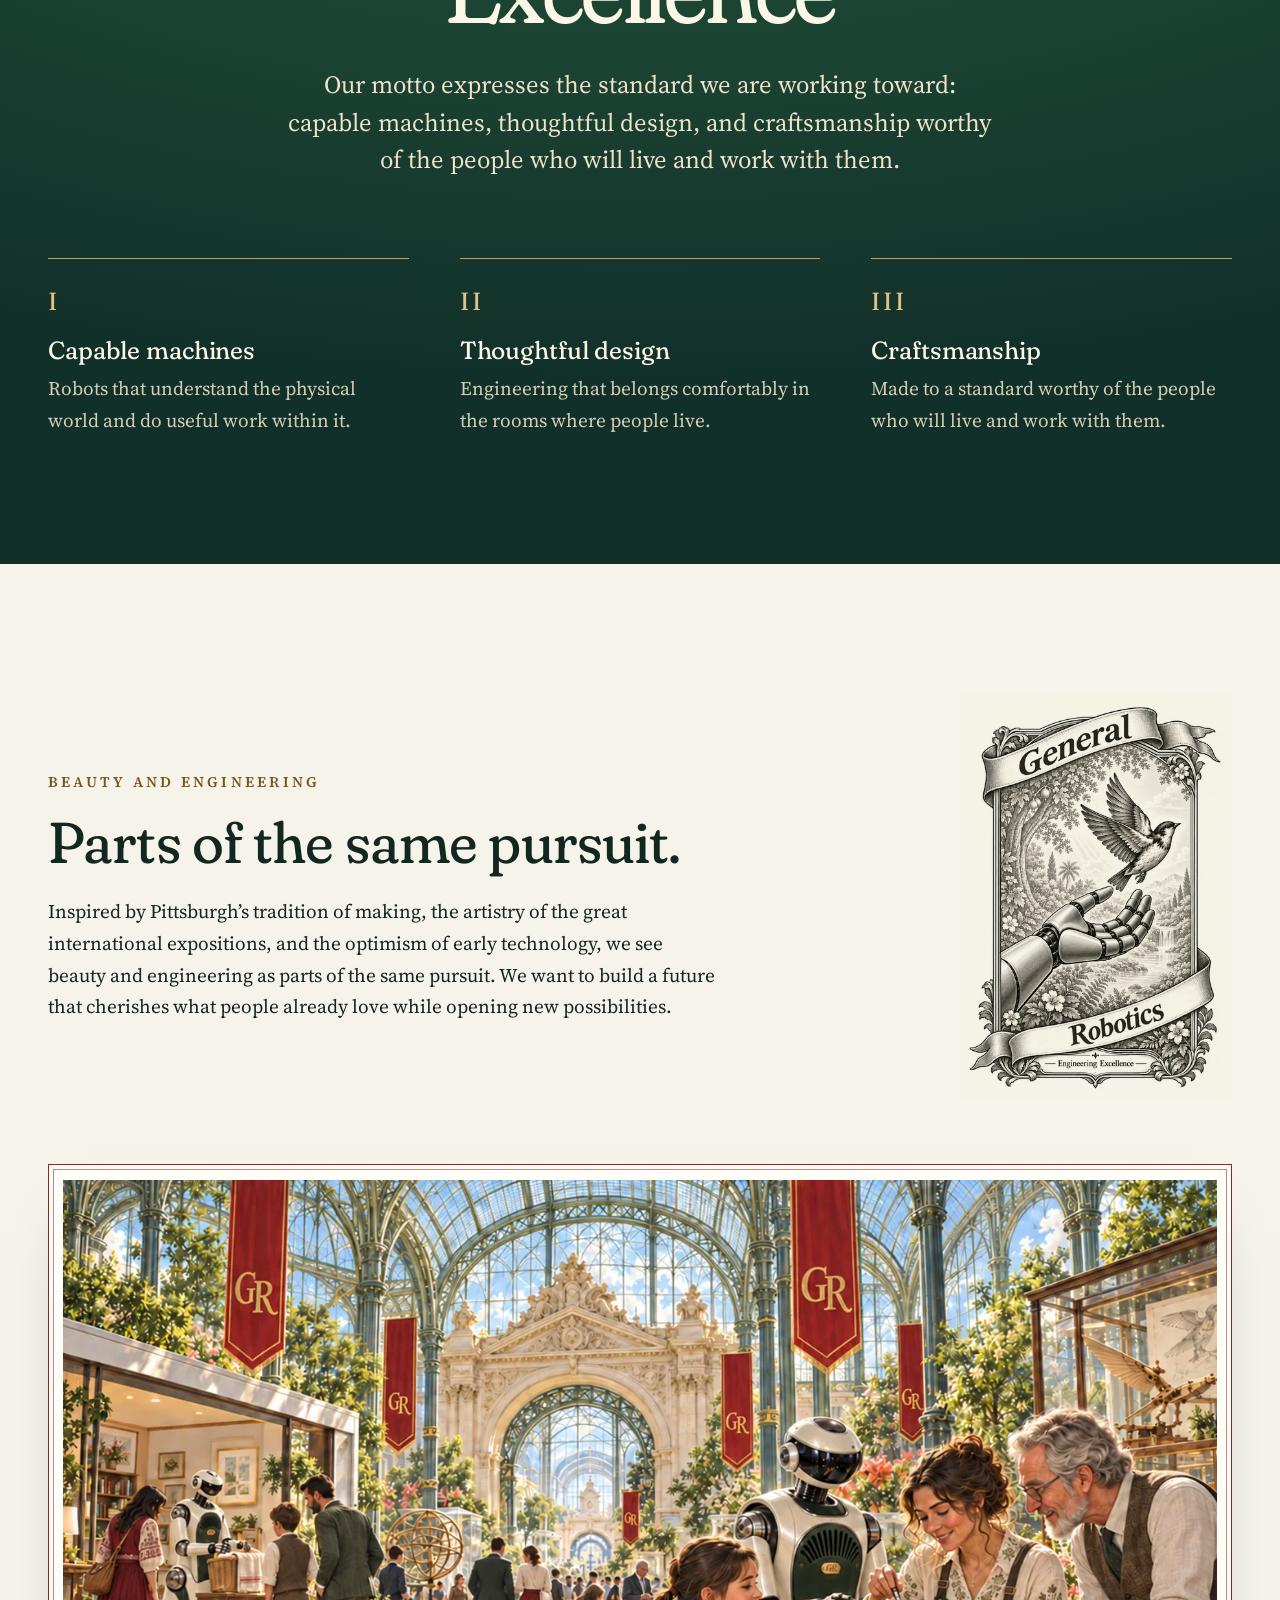
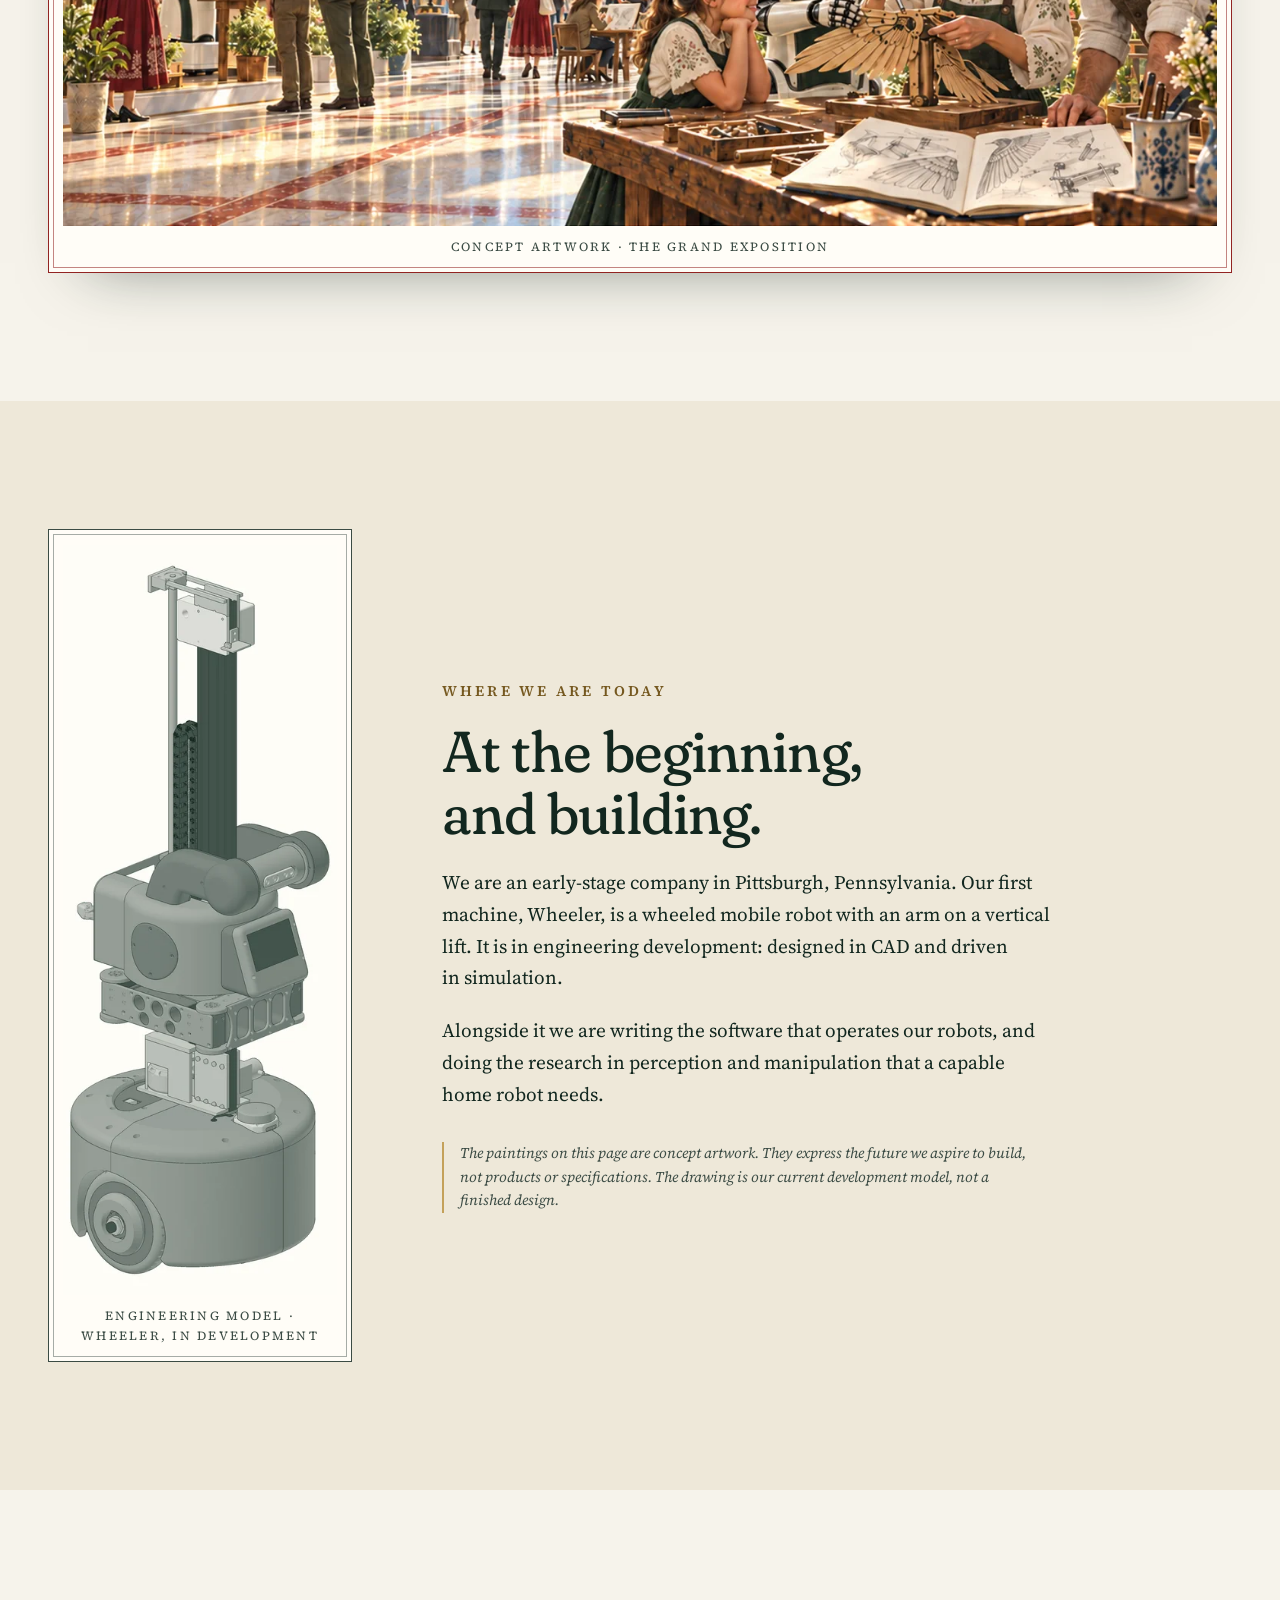
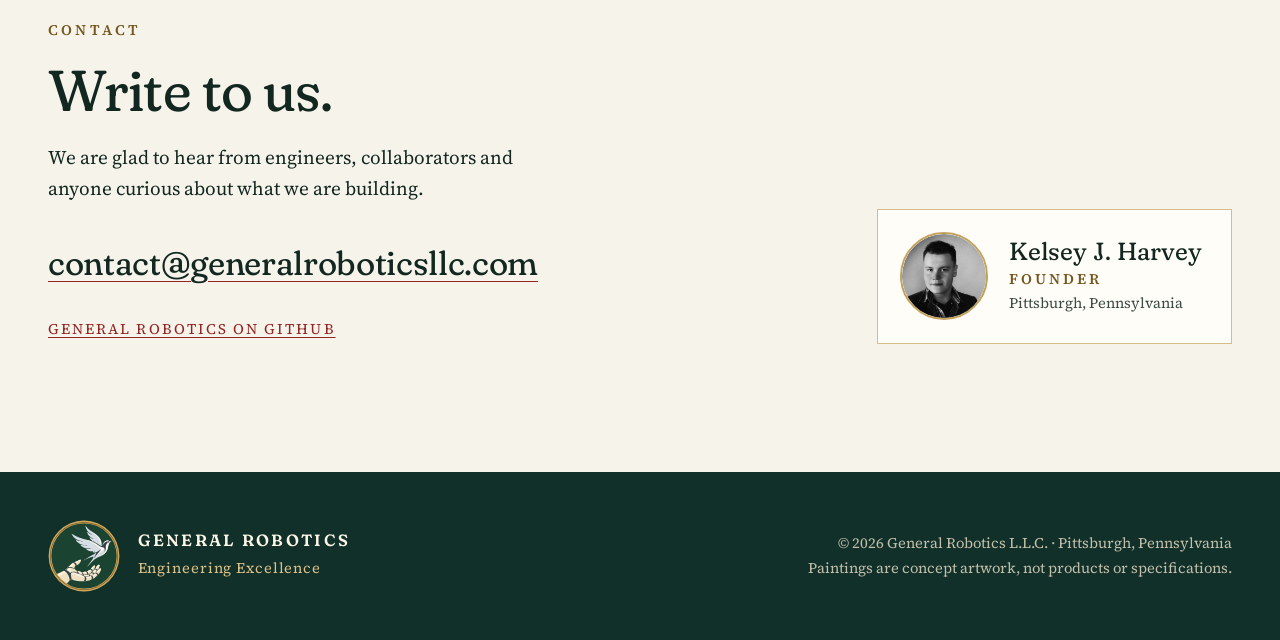
==== commit e5ebb310: "Show Wheeler's RealSense camera in the engineering drawing The camera is stored as a mesh, and the r" ====
--- a/index.html
+++ b/index.html
@@ -224,8 +224,8 @@
             <img src="assets/img/wheeler-cad-360.jpg"
                  srcset="assets/img/wheeler-cad-360.jpg 360w, assets/img/wheeler-cad-720.jpg 720w"
                  sizes="(min-width: 60rem) 19rem, 60vw"
-                 width="720" height="1738" loading="lazy" decoding="async"
-                 alt="Engineering drawing of the whole Wheeler robot: a round covered base on two drive wheels, a tall vertical lift, a head with a screen, and an arm ending in a claw.">
+                 width="720" height="1977" loading="lazy" decoding="async"
+                 alt="Engineering drawing of the whole Wheeler robot: a round covered base on two drive wheels, a tall vertical lift, and a head carrying a screen, a depth camera and an arm ending in a claw.">
           </picture>
           <figcaption>Engineering model · Wheeler, in development</figcaption>
         </figure>
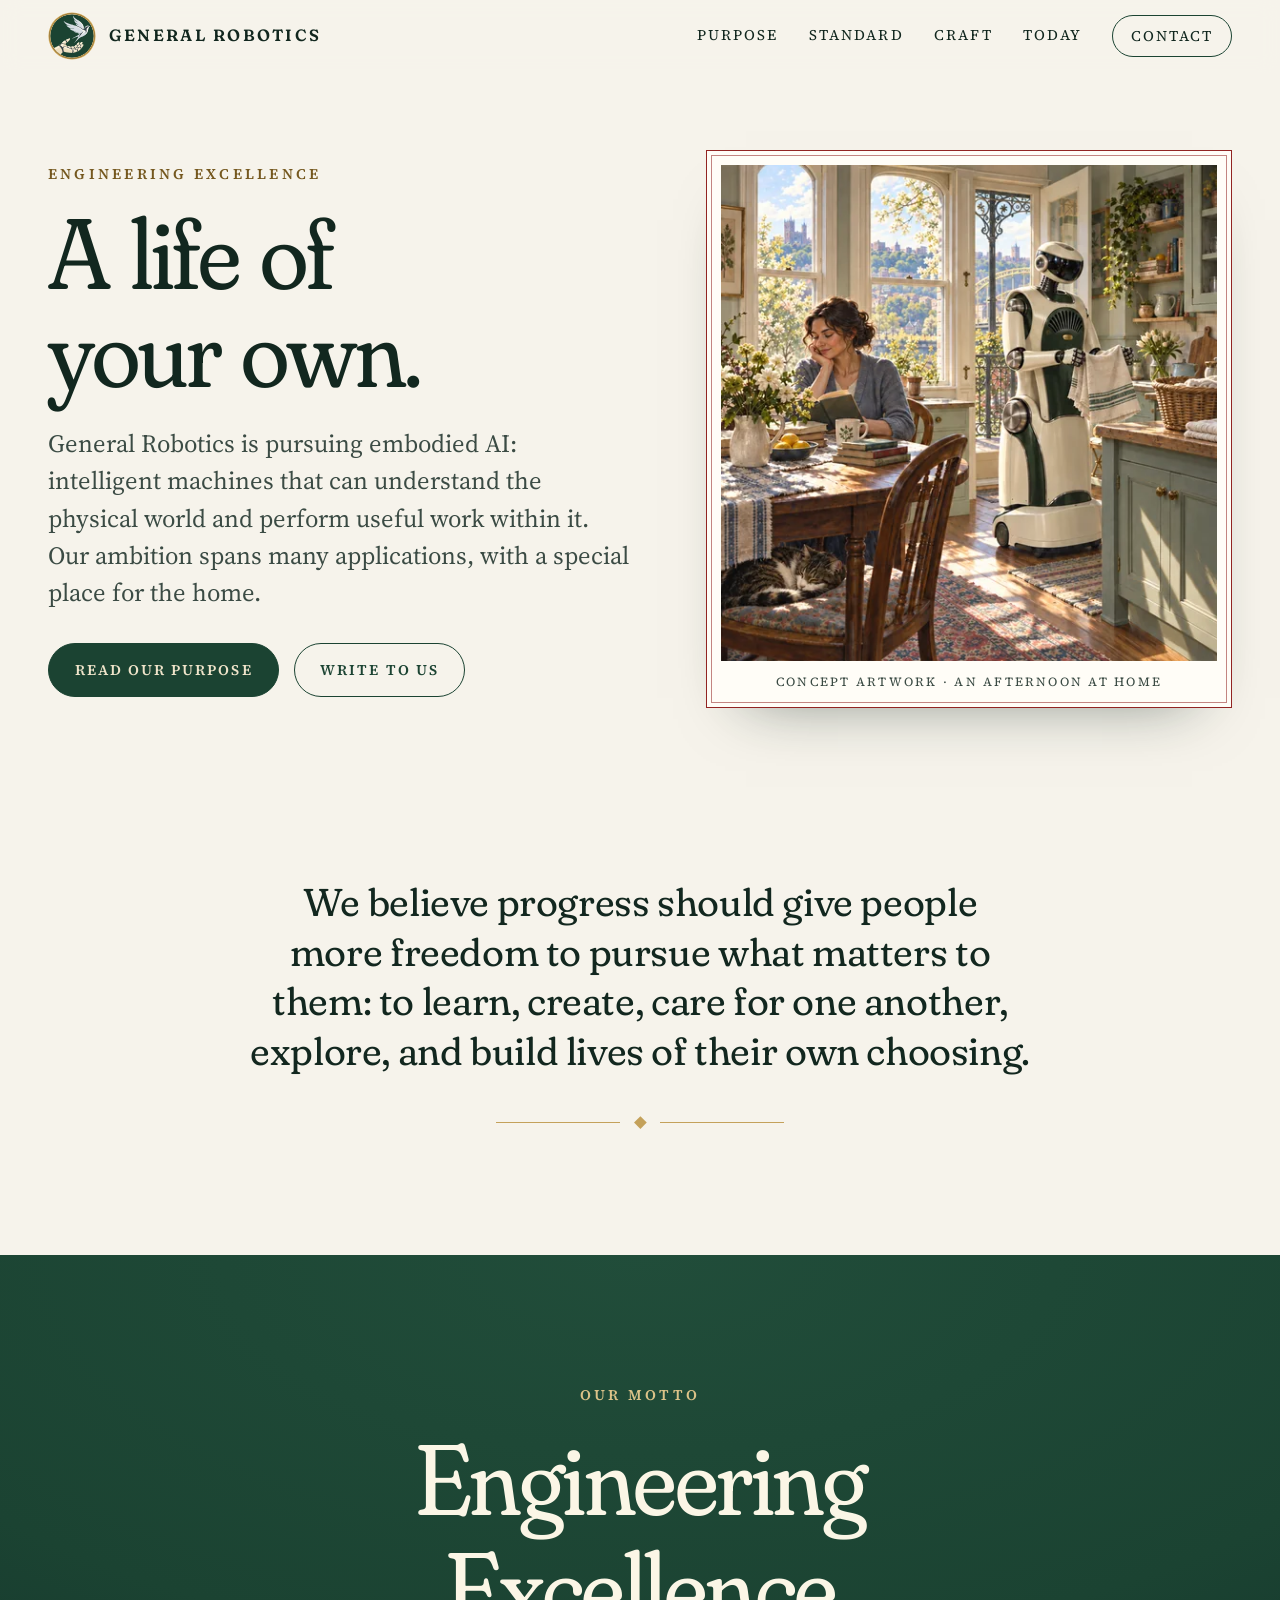
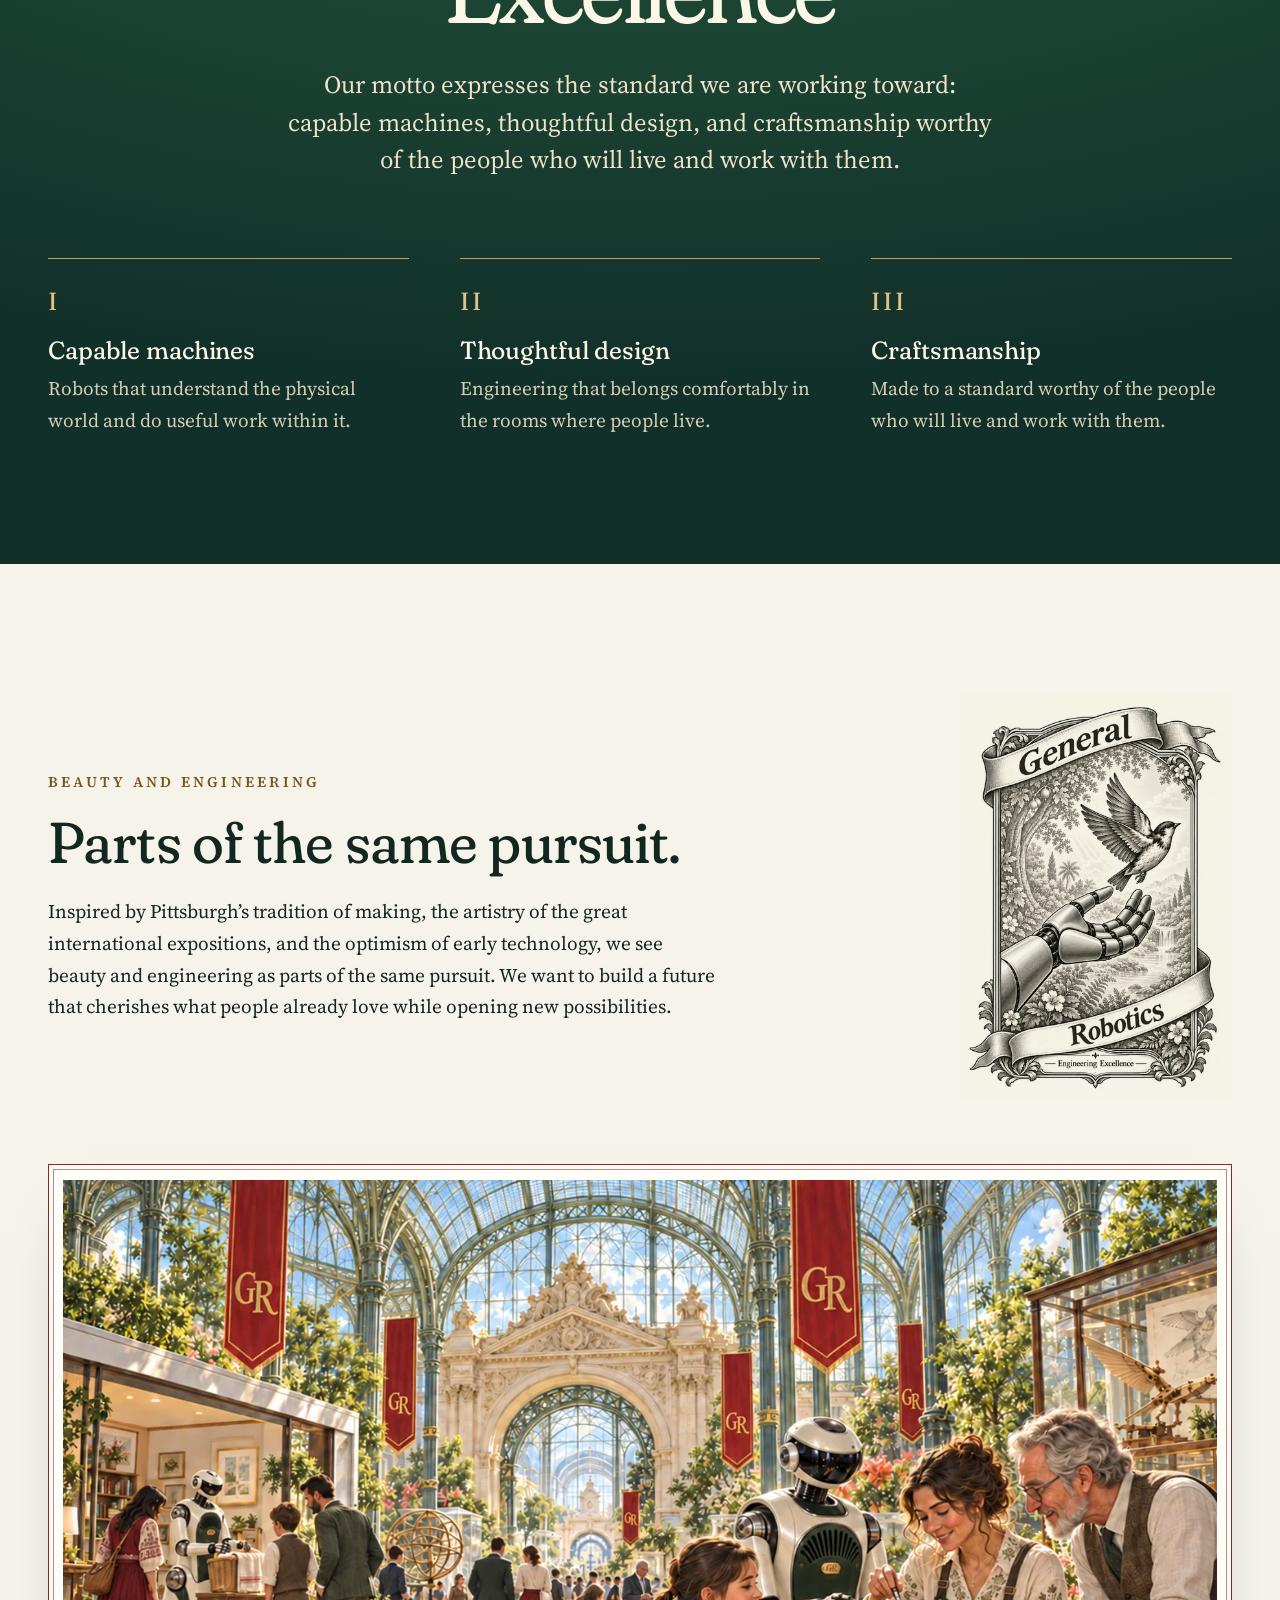
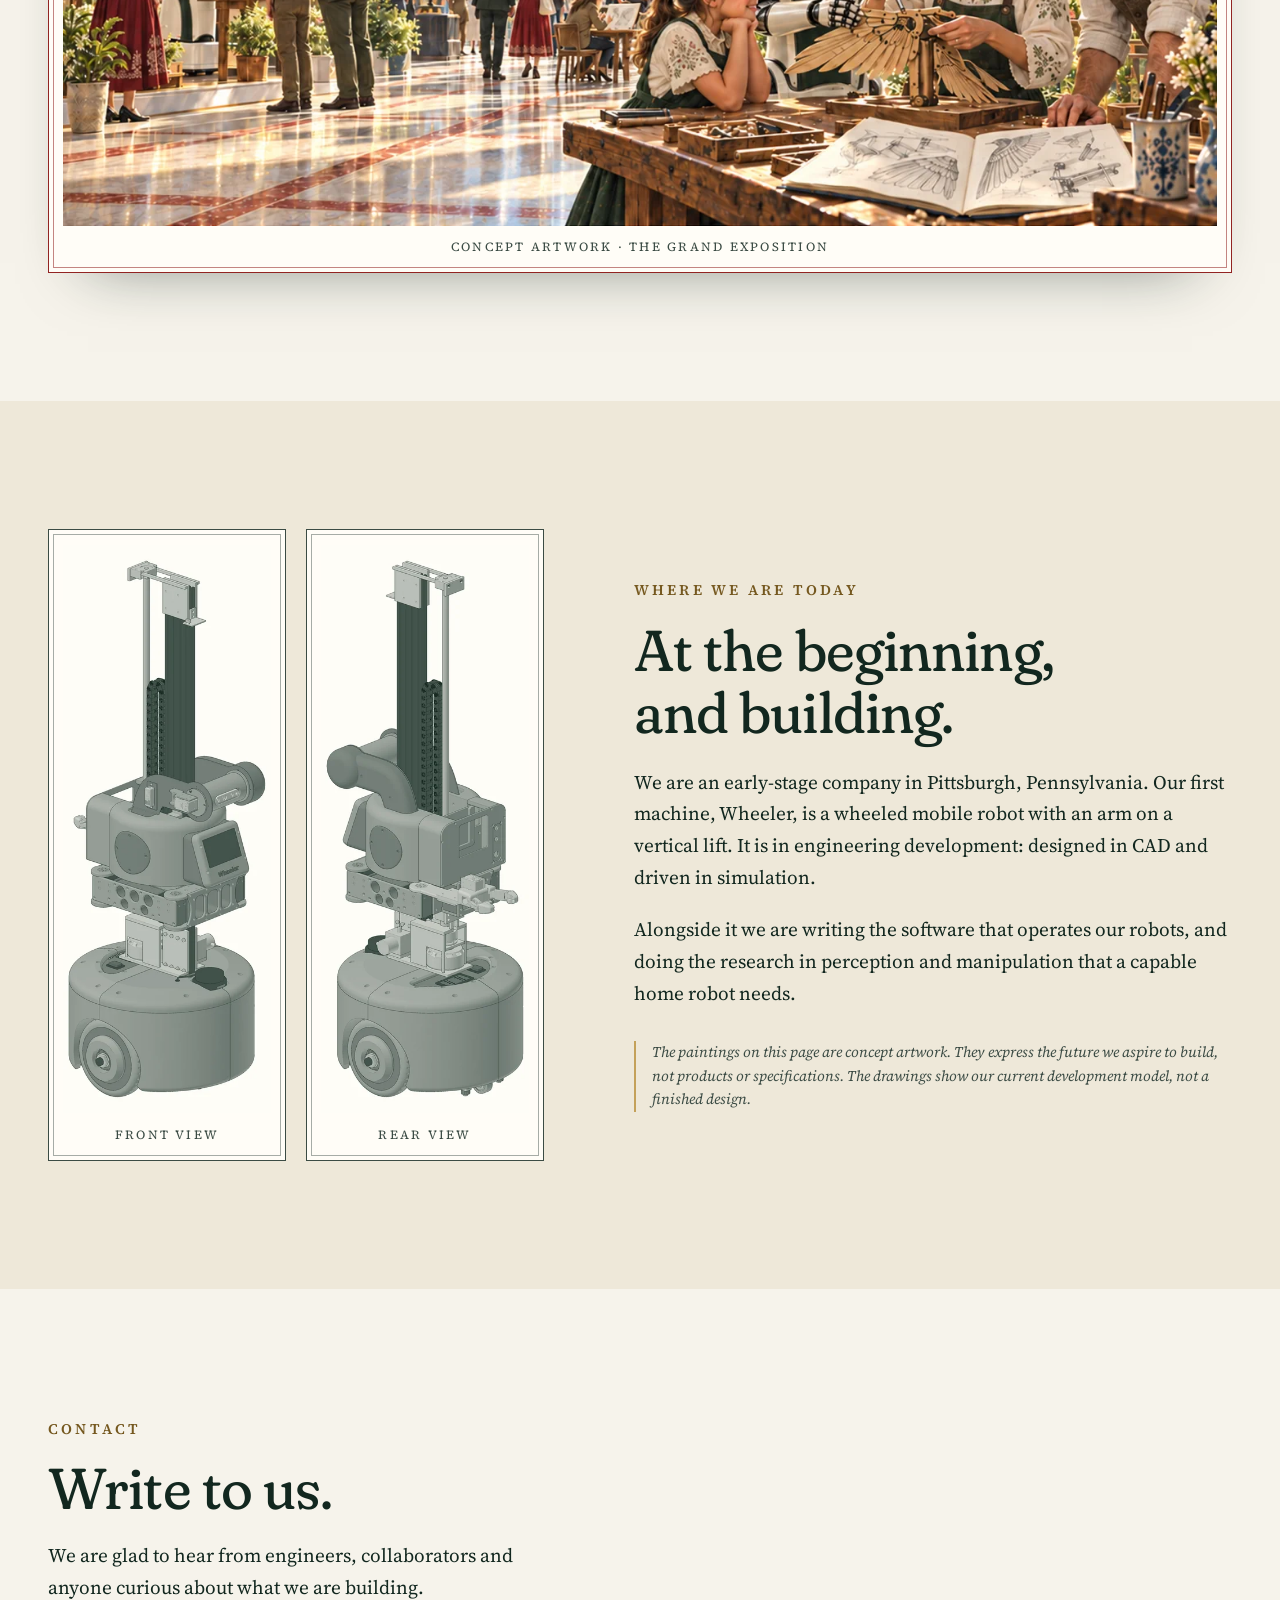
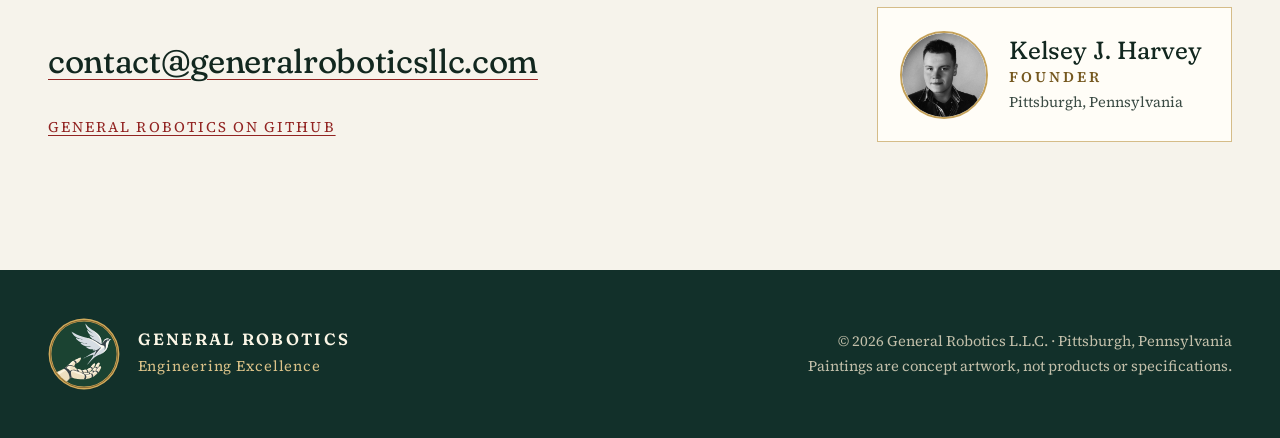
==== commit ce86571d: "Show the updated Wheeler model from the front and the rear Rendered from the model as saved on 4 Oct" ====
--- a/index.html
+++ b/index.html
@@ -216,19 +216,34 @@
     <!-- =============================== Today =============================== -->
     <section class="section today" id="today" aria-labelledby="today-title">
       <div class="wrap today__grid">
-        <figure class="plate plate--drawing reveal">
-          <picture>
-            <source type="image/webp"
-                    srcset="assets/img/wheeler-cad-360.webp 360w, assets/img/wheeler-cad-720.webp 720w"
-                    sizes="(min-width: 60rem) 19rem, 60vw">
-            <img src="assets/img/wheeler-cad-360.jpg"
-                 srcset="assets/img/wheeler-cad-360.jpg 360w, assets/img/wheeler-cad-720.jpg 720w"
-                 sizes="(min-width: 60rem) 19rem, 60vw"
-                 width="720" height="1977" loading="lazy" decoding="async"
-                 alt="Engineering drawing of the whole Wheeler robot: a round covered base on two drive wheels, a tall vertical lift, and a head carrying a screen, a depth camera and an arm ending in a claw.">
-          </picture>
-          <figcaption>Engineering model · Wheeler, in development</figcaption>
-        </figure>
+        <div class="drawings" role="group" aria-label="Engineering drawings of Wheeler, our robot in development">
+          <figure class="plate plate--drawing reveal">
+            <picture>
+              <source type="image/webp"
+                      srcset="assets/img/wheeler-front-360.webp 360w, assets/img/wheeler-front-720.webp 720w"
+                      sizes="(min-width: 60rem) 15rem, 44vw">
+              <img src="assets/img/wheeler-front-360.jpg"
+                   srcset="assets/img/wheeler-front-360.jpg 360w, assets/img/wheeler-front-720.jpg 720w"
+                   sizes="(min-width: 60rem) 15rem, 44vw"
+                   width="720" height="1977" loading="lazy" decoding="async"
+                   alt="Engineering drawing of Wheeler from the front: a round covered base on two drive wheels with a lidar on top, a tall vertical lift, and a head carrying a touchscreen lettered Wheeler and a depth camera on a servo mount.">
+            </picture>
+            <figcaption>Front view</figcaption>
+          </figure>
+          <figure class="plate plate--drawing reveal">
+            <picture>
+              <source type="image/webp"
+                      srcset="assets/img/wheeler-rear-360.webp 360w, assets/img/wheeler-rear-720.webp 720w"
+                      sizes="(min-width: 60rem) 15rem, 44vw">
+              <img src="assets/img/wheeler-rear-360.jpg"
+                   srcset="assets/img/wheeler-rear-360.jpg 360w, assets/img/wheeler-rear-720.jpg 720w"
+                   sizes="(min-width: 60rem) 15rem, 44vw"
+                   width="720" height="1975" loading="lazy" decoding="async"
+                   alt="Engineering drawing of Wheeler from the rear: the arm ending in a claw, the open back of the head, and a power switch and meter set into the top of the base.">
+            </picture>
+            <figcaption>Rear view</figcaption>
+          </figure>
+        </div>
 
         <div class="today__text">
           <p class="label reveal">Where we are today</p>
@@ -244,8 +259,8 @@
           </p>
           <p class="note reveal">
             The paintings on this page are concept artwork. They express the future we aspire
-            to build, not products or specifications. The drawing is our current development
-            model, not a finished design.
+            to build, not products or specifications. The drawings show our current
+            development model, not a finished design.
           </p>
         </div>
       </div>
--- a/assets/css/site.css
+++ b/assets/css/site.css
@@ -402,10 +402,12 @@
 .today { background: var(--paper-deep); }
 .today__grid {
   display: grid;
-  grid-template-columns: minmax(0, 19rem) minmax(0, 1fr);
+  grid-template-columns: minmax(0, 31rem) minmax(0, 1fr);
   align-items: center;
   gap: clamp(2.5rem, 7vw, 6rem);
 }
+/* Two engineering drawings side by side. */
+.drawings { display: grid; grid-template-columns: repeat(2, minmax(0, 1fr)); gap: clamp(0.75rem, 2vw, 1.25rem); }
 .plate--drawing { border-color: var(--ink-soft); box-shadow: none; }
 .plate--drawing::before { border-color: color-mix(in srgb, var(--ink-soft) 45%, transparent); }
 .today__text { max-width: 38rem; }
@@ -476,7 +478,7 @@
   .hero__grid, .today__grid, .contact__grid, .craft__intro { grid-template-columns: minmax(0, 1fr); }
   .hero__art { max-width: 34rem; }
   .crest { max-width: 15rem; margin-inline: auto; }
-  .plate--drawing { max-width: 16rem; margin-inline: auto; }
+  .drawings { max-width: 34rem; }
   .contact__grid { align-items: start; }
   .pillars { grid-template-columns: minmax(0, 1fr); gap: 2rem; }
   .site-footer__legal { text-align: left; }
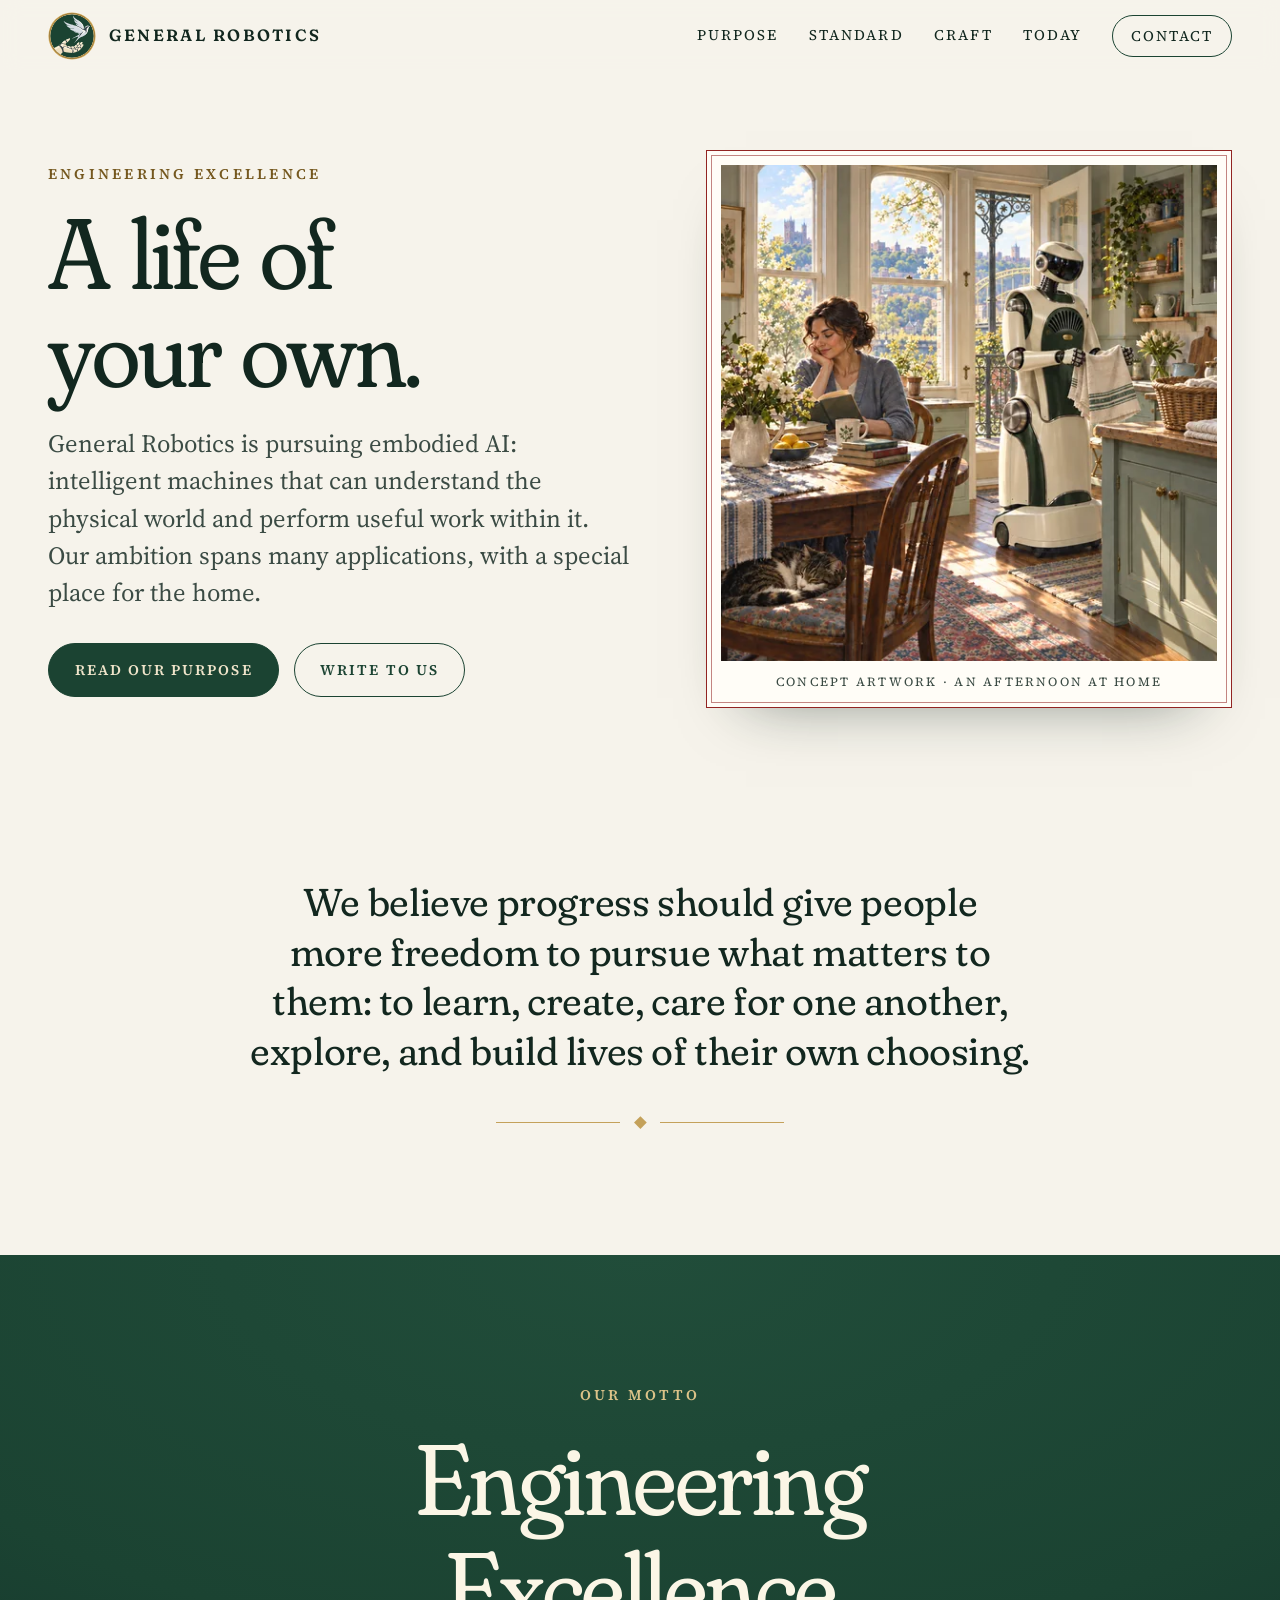
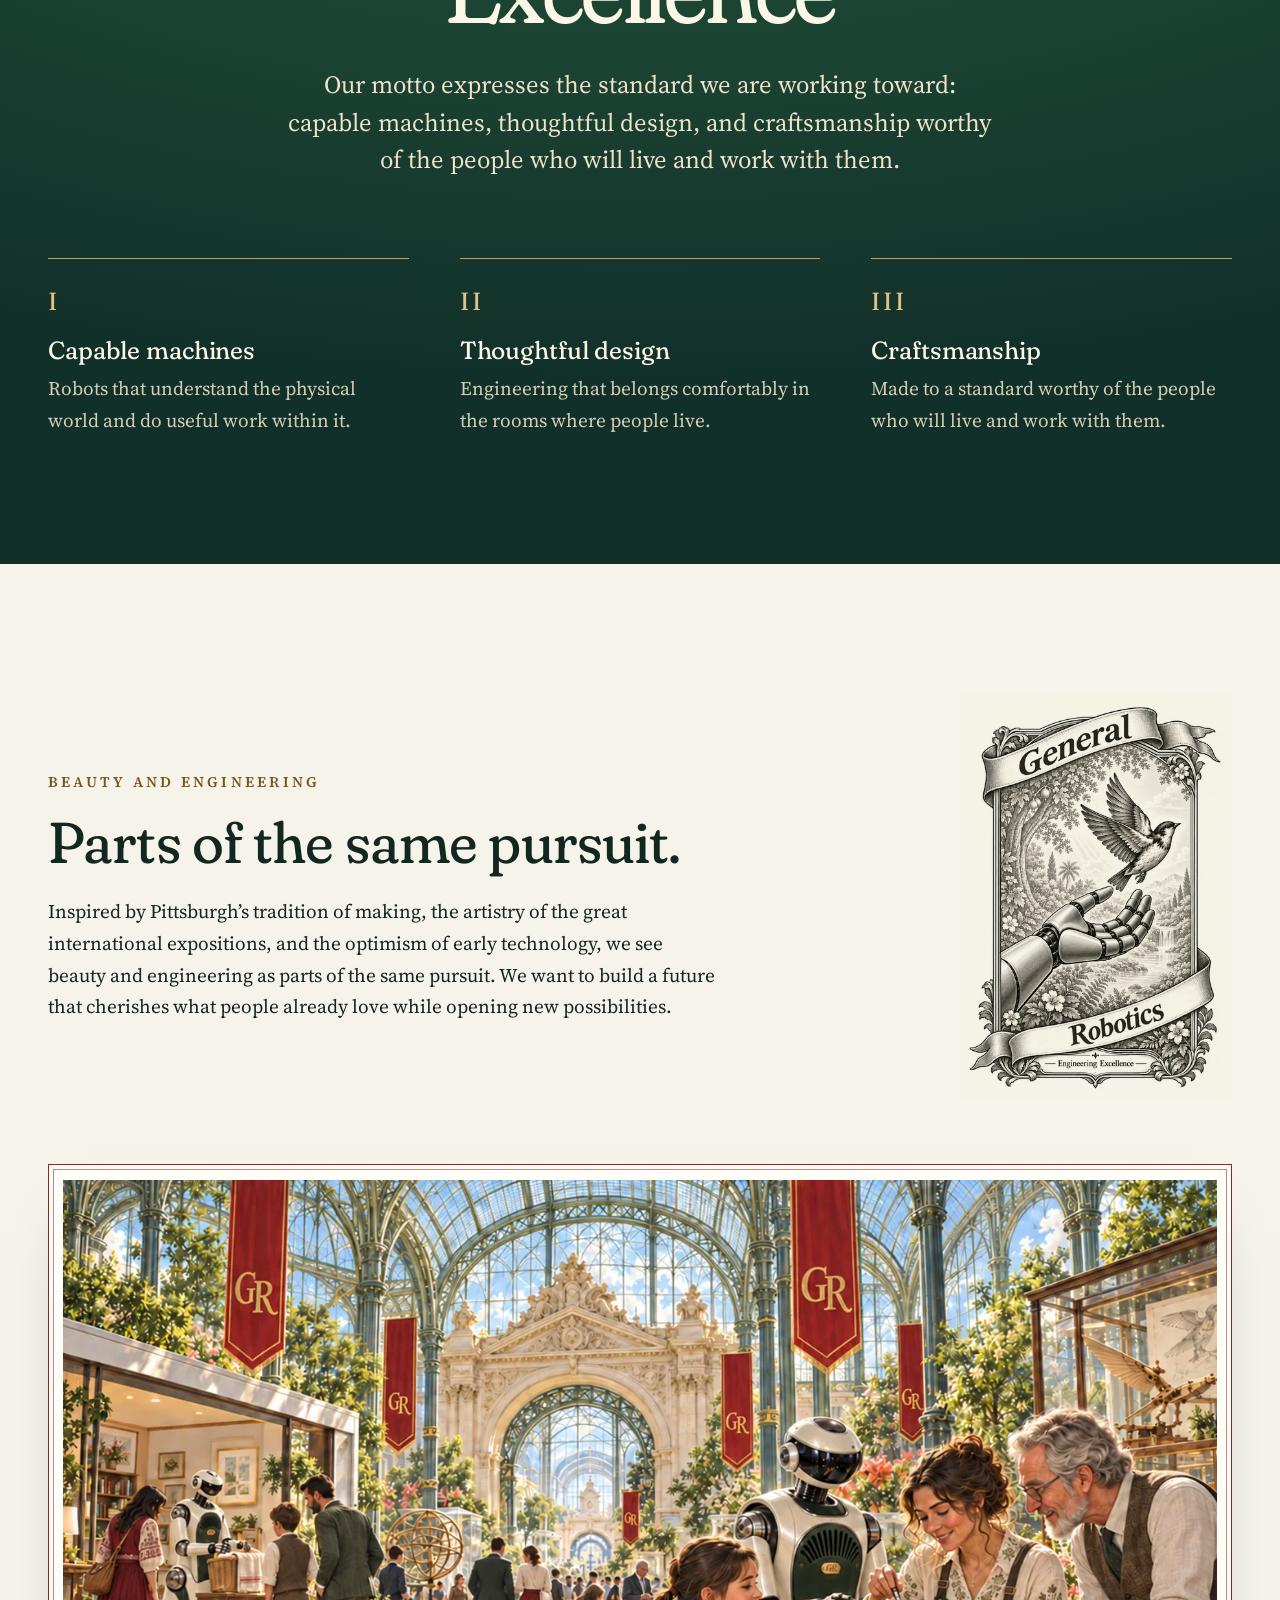
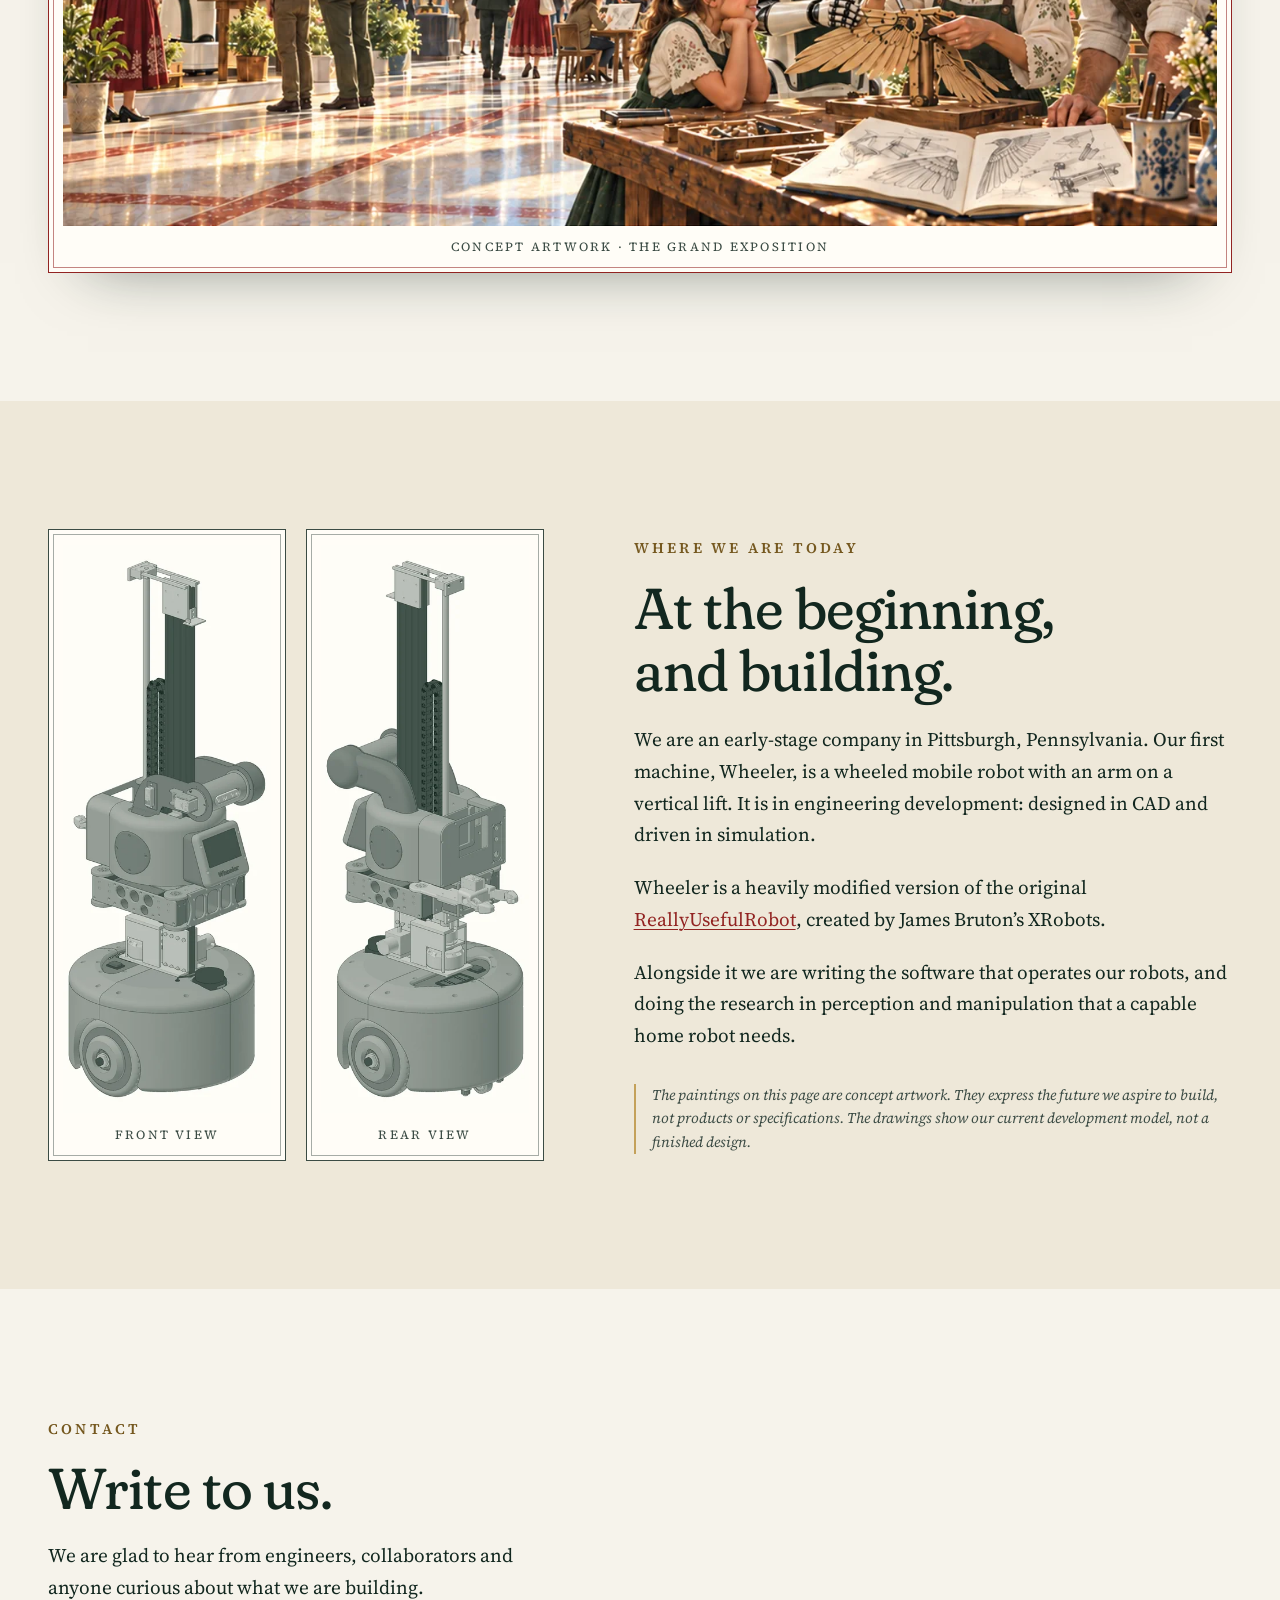
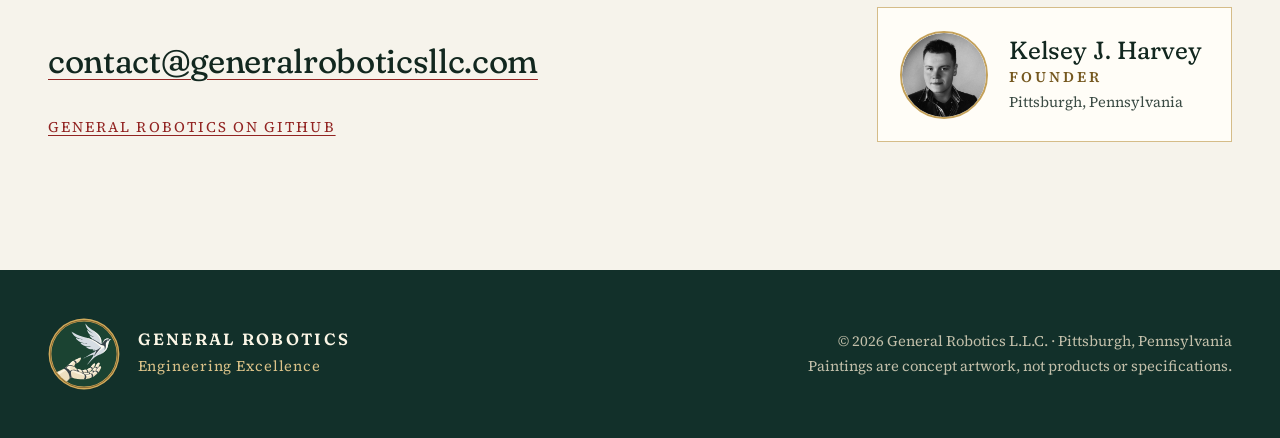
==== commit 76527f5a: "Credit the ReallyUsefulRobot by James Bruton's XRobots Wheeler is a heavily modified version of that" ====
--- a/index.html
+++ b/index.html
@@ -254,6 +254,11 @@
             engineering development: designed in CAD and driven in simulation.
           </p>
           <p class="reveal">
+            Wheeler is a heavily modified version of the original
+            <a href="https://github.com/XRobots/ReallyUsefulRobot" rel="noopener">ReallyUsefulRobot</a>,
+            created by James Bruton’s XRobots.
+          </p>
+          <p class="reveal">
             Alongside it we are writing the software that operates our robots, and doing the
             research in perception and manipulation that a capable home robot needs.
           </p>
